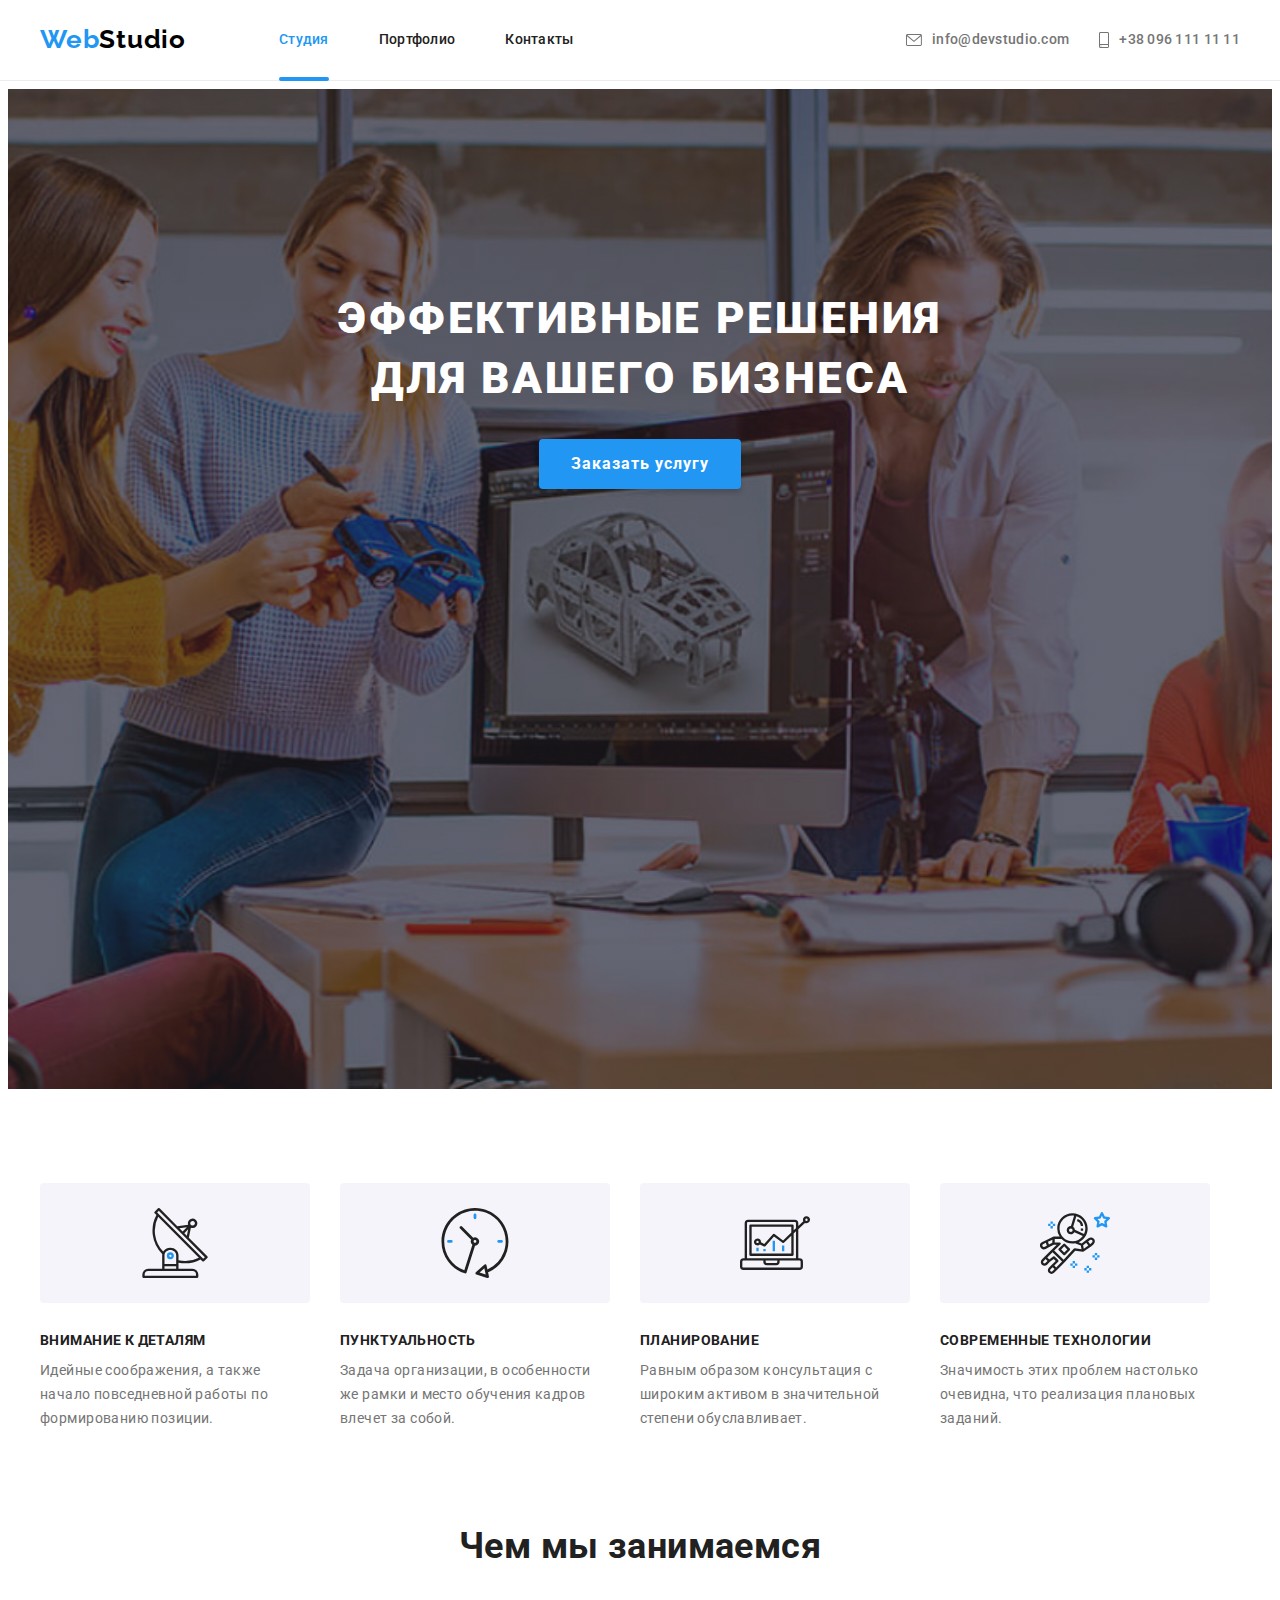
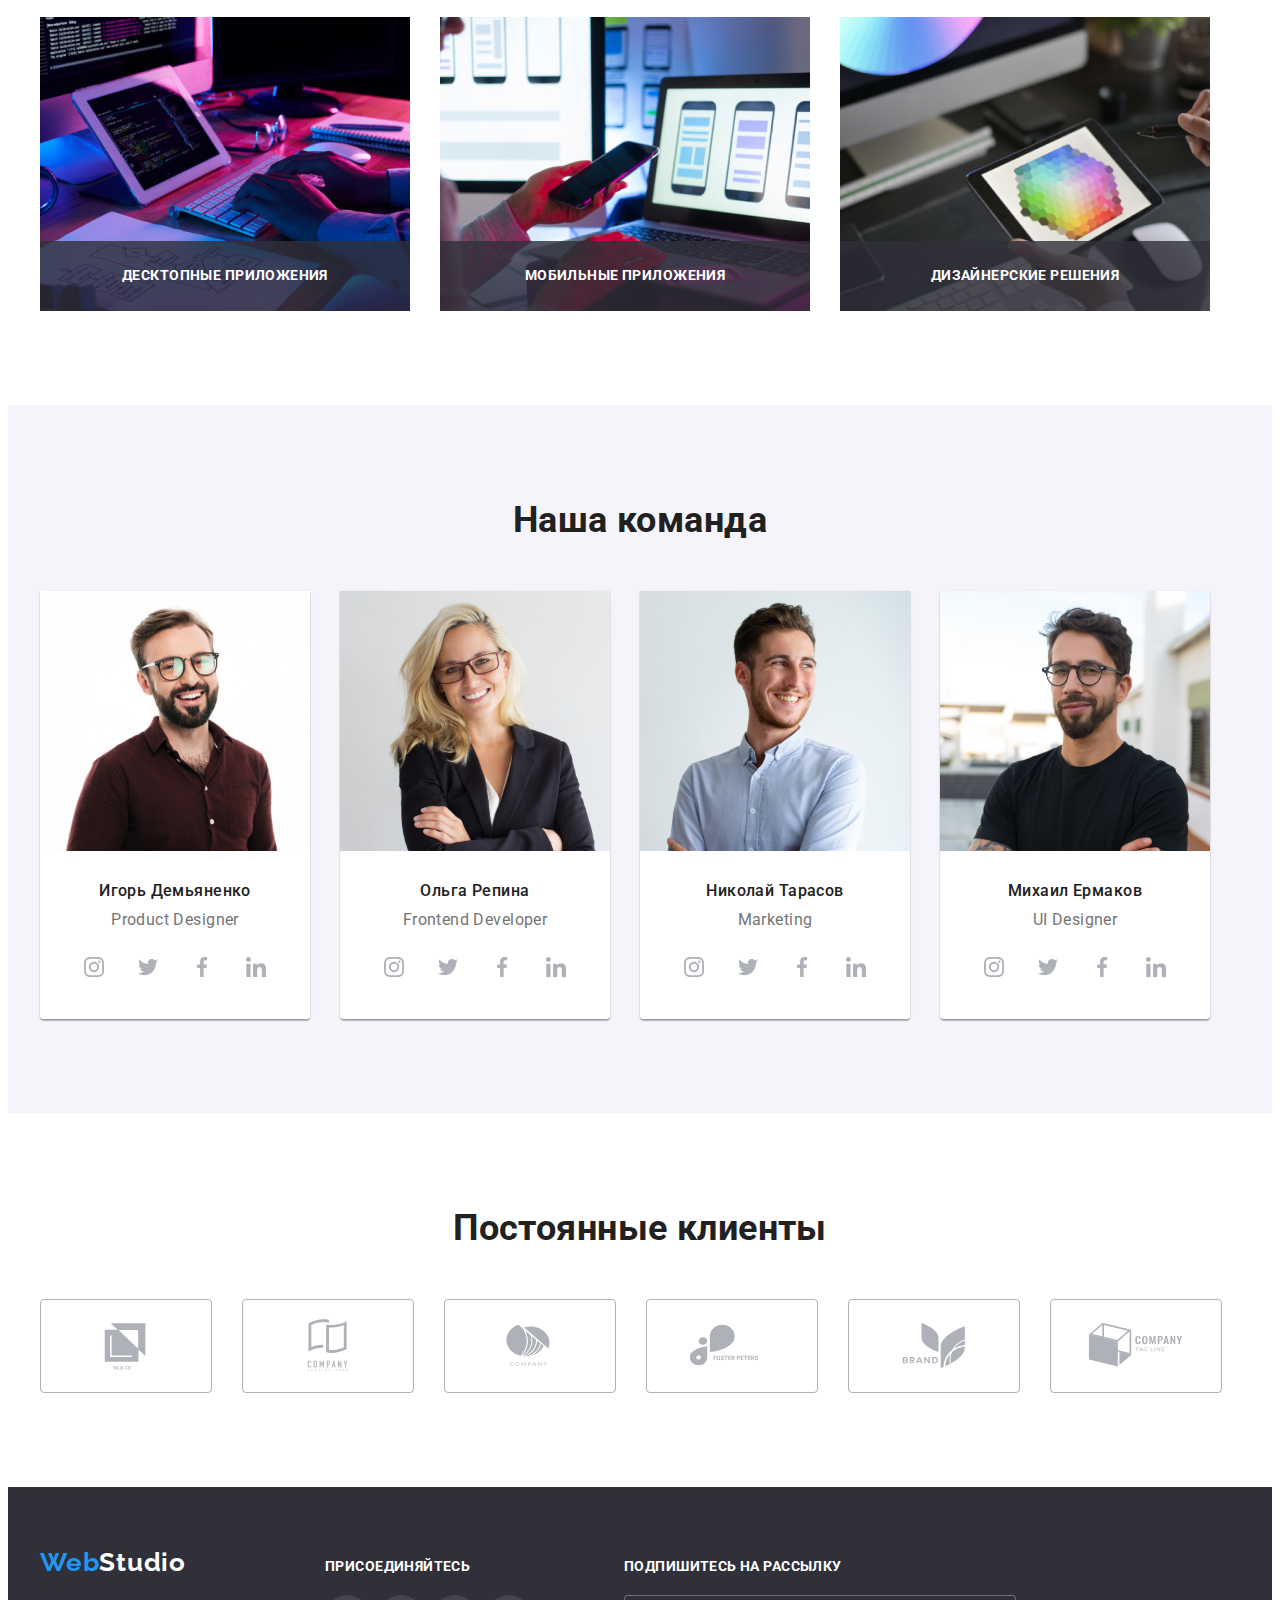
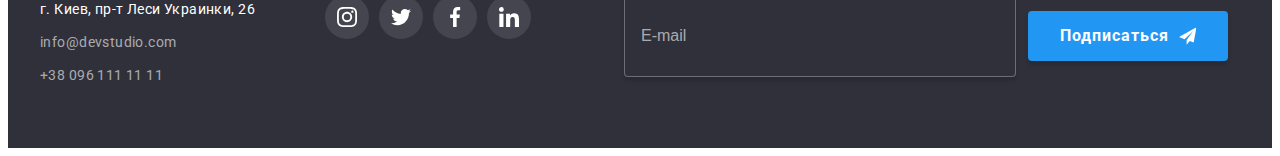
==== index.html @ 5af69121 "Initial commit" ====
<!DOCTYPE html>
<html lang="ru">
  <head>
    <meta charset="UTF-8" />
    <meta http-equiv="X-UA-Compatible" content="IE=edge" />
    <meta name="viewport" content="width=device-width, initial-scale=1.0" />
    <title>Студия</title>
    <link rel="preconnect" href="https://fonts.googleapis.com" />
    <link rel="preconnect" href="https://fonts.gstatic.com" crossorigin />
    <link
      href="https://fonts.googleapis.com/css2?family=Raleway:wght@700&family=Roboto:wght@400;500;700;900&display=swap"
      rel="stylesheet"/>
    <link
      rel="stylesheet"
      href="https://cdnjs.cloudflare.com/ajax/libs/modern-normalize/1.1.0/modern-normalize.min.css"
      integrity="sha512-wpPYUAdjBVSE4KJnH1VR1HeZfpl1ub8YT/NKx4PuQ5NmX2tKuGu6U/JRp5y+Y8XG2tV+wKQpNHVUX03MfMFn9Q=="
      crossorigin="anonymous"
      referrerpolicy="no-referrer"/>

    <link rel="stylesheet" href="./css/styles.css" />
  </head>
  <body>
    <!--Шапка страницы-->

    <header class="header">
      <div class="container main-nav flex">
        <nav class="navigation flex">
          <a href="./index.html" class="logo top">Web<span class="logo-header">Studio</span></a>
          <ul class="site-nav list flex">
            <li class="item"><a href="./index.html" class="navigation-link link header-current current">Студия</a></li>
            <li class="item"><a href="./portfolio.html" class="navigation-link link">Портфолио</a></li>
            <li class="item"><a href="" class="navigation-link link">Контакты</a></li>
          </ul>
        </nav>
          <ul class="auth-nav list flex">
            <li class="item">
              <a class="header-contacts flex" href="mailto:info@devstudio.com" aria-label="Почта">
                <svg class="header-icon" width="16" height="12">
                  <use href="./images/sprite.svg#envelope"></use>
                </svg>
                info@devstudio.com
              </a>
            </li>
            <li class="item">
              <a class="header-contacts flex" href="tel:+380961111111" aria-label="Телефон">
                <svg class="header-icon" width="10" height="16">
                  <use href="./images/sprite.svg#smartphone"></use>
                </svg>
                +38 096 111 11 11
              </a>
            </li>
          </ul> 
      </div>
    </header>
    <main>
      <!--Услуги-->

      <section class="section hero">
        <div class="container">
          <h1 class="hero-title title">
            Эффективные решения <br />
            для вашего бизнеса
          </h1>

          <button type="button" class="hero-button button" data-modal-open>Заказать услугу</button>
        </div>
        <div class="backdrop is-hidden" data-modal>
          <div class="modal">
            <button class="modal-button" type="button" data-modal-close aria-label="Закрыть окно">
              <svg class="close-icon" width="11" height="11">
                <use href="./images/sprite.svg#close"></use>
              </svg>
            </button>
            <div class="form">
              <b class="modal-title title">Оставьте свои данные, мы вам перезвоним</b>
              <form class="contact-form" name="contact-form-name" autocomplete="off">
                  <label class="form-field">
                     <span class="form-label"> Имя</span>
                     <span class="form-container">
                        <input class="form-input" type="text" name="name"/>
                        <svg class="modal-icon" width="18" height="18">
                          <use href="./images/sprite.svg#person-modal"></use>
                        </svg>
                     </span>
                  
                  </label>
                 
                  <label class="form-field"> 
                    <span class="form-label">Телефон</span>
                    <span class="form-container">
                      <input class="form-input" type="tel" name="tel"/>
                      <svg class="modal-icon" width="18" height="18">
                         <use href="./images/sprite.svg#phone-modal"></use>
                      </svg>
                    </span>
                 </label>
                                  
                  <label class="form-field">
                    <span class="form-label">Почта</span>
                    <span class="form-container">
                      <input class="form-input" type="email" name="mail"/>
                      <svg class="modal-icon" width="18" height="18">
                        <use href="./images/sprite.svg#email-modal"></use>
                      </svg>
                    </span>  
                  </label>
       
                  <label class="form-field">
                    <span class="form-label">Комментарий</span>
                    <textarea class="form-comment" name="comment" rows="5" placeholder="Введите текст"></textarea>
                  </label>
                   
                  
                  <label class="form-checkbox">
                    <input class="checkbox  visually-hidden" type="checkbox" name="policy">
                      <svg class="vector-icon" width="16" height="15">
                        <use href="./images/sprite.svg#vector-modal"></use>
                      </svg>
                    
                    <span class="checkbox-label"> Соглашаюсь с рассылкой и принимаю 
                      <a class="checkbox-link" href="" target="_blank" rel="noopener noreferrer"> Условия договора</a> 
                    </span>
                  </label>

                <button type="submit" class="form-button button">Отправить</button>

              </form>
            </div>
          </div>
        </div>
      </section>


      <!--Особенности компании-->

      <section class="section feature">
        <div class="container">
          <h2 class="section-title title visually-hidden">Особенности компании</h2>
          <ul class="feature-list list flex">
            <li class="item">
              <div class="feature-icon">
                <svg width="70" height="70">
                <use href="./images/sprite.svg#antenna"></use>
              </svg>
            </div>
              
              <h3 class="feature-title title">Внимание к деталям</h3>
              <p class="text">
                Идейные соображения, а также начало повседневной работы по формированию позиции.
              </p>
            </li>
            <li class="item">
              <div class="feature-icon">
                <svg width="70" height="70">
                  <use href="./images/sprite.svg#clock"></use>
                </svg>
              </div>
    
              <h3 class="feature-title title">Пунктуальность</h3>
              <p class="text">
                Задача организации, в особенности же рамки и место обучения кадров влечет за собой.
              </p>
            </li>
            <li class="item">
              <div class="feature-icon">
                <svg width="70" height="70">
                  <use href="./images/sprite.svg#diagram"></use>
                </svg>
              </div>
       
              <h3 class="feature-title title">Планирование</h3>
              <p class="text">
                Равным образом консультация с широким активом в значительной степени обуславливает.
              </p>
            </li>
            <li class="item">
              <div class="feature-icon">
                <svg width="70" height="70">
                  <use href="./images/sprite.svg#astronaut"></use>
                </svg>
              </div>
        
              <h3 class="feature-title title">Современные технологии</h3>
              <p class="text">
                Значимость этих проблем настолько очевидна, что реализация плановых заданий.
              </p>
            </li>
          </ul>
        </div>
      </section>

      <!--Чем мы занимаемся-->

      <section class="section work">
        <div class="container">
          <h2 class="work-title title">Чем мы занимаемся</h2>
          <ul class="work-list list flex">
            <li class="work-item item">
              <img src="images/work/box1.jpg" alt="Десктопные приложения" width="370" />
              <p class="work-text">Десктопные приложения</p>
            </li>
            <li class="work-item item">
              <img src="./images/work/box2.jpg" alt="Мобильные приложения" width="370" />
              <p class="work-text">Мобильные приложения</p>        
            </li>
            <li class="work-item item">
              <img src="./images/work/box3.jpg" alt="Дизайнерские решения" width="370" />
                <p class="work-text">Дизайнерские решения</p>
            </li>
          </ul>
        </div>
      </section>

      <!--Наша команда-->

      <section class="section team">
        <div class="container">
          <h2 class="team-title title">Наша команда</h2>
          <ul class="name-list list flex">
            <li class="item">
              <img src="./images/team/img1.jpg" alt="Игорь Демьяненко" width="270"/>
              <div class="team-container">
                <h3 class="name-title title">Игорь Демьяненко</h3>
                <p class="text">Product Designer</p>
                <ul class="team-list list">
                  <li class="team-item">
                    <a class="team-link link" href="" target="_blank" aria-label="Instagram-иконка">
                    <svg class="team-icon" width="20" height="20">
                     <use href="./images/sprite.svg#instagram">
                     </use>
                    </svg>
                    </a>
                  </li>
                  <li class="team-item">
                    <a class="team-link link" href="" target="_blank" aria-label="Twitter-иконка">
                      <svg class="team-icon" width="20" height="20">
                        <use href="./images/sprite.svg#twitter">
                        </use>
                      </svg>
                    </a>
                  </li>
                  <li class="team-item">
                    <a class="team-link link" href="" target="_blank" aria-label="Facebook-иконка">
                      <svg class="team-icon" width="20" height="20">
                        <use href="./images/sprite.svg#facebook">
                        </use>
                      </svg>
                    </a>                    
                  </li>
                  <li class="team-item">
                    <a class="team-link link" href="" target="_blank" aria-label="linkedin-иконка">
                      <svg class="team-icon" width="20" height="20">
                        <use href="./images/sprite.svg#linkedin">
                        </use>
                      </svg>
                    </a>                    
                  </li>
                </ul>
              </div>
            </li>
            <li class="item">
              <img src="./images/team/img2.jpg" alt="Ольга Репина" width="270"/>
              <div class="team-container">
                <h3 class="name-title title">Ольга Репина</h3>
                <p class="text">Frontend Developer</p>
                <ul class="team-list list">
                  <li class="team-item">
                    <a class="team-link link" href="" target="_blank" aria-label="Instagram-иконка">
                    <svg class="team-icon" width="20" height="20">
                     <use href="./images/sprite.svg#instagram">
                     </use>
                    </svg>
                    </a>
                  </li>
                  <li class="team-item">
                    <a class="team-link link" href="" target="_blank" aria-label="Twitter-иконка">
                      <svg class="team-icon" width="20" height="20">
                        <use href="./images/sprite.svg#twitter">
                        </use>
                      </svg>
                    </a>
                  </li>
                  <li class="team-item">
                    <a class="team-link link" href="" target="_blank" aria-label="Facebook-иконка">
                      <svg class="team-icon" width="20" height="20">
                        <use href="./images/sprite.svg#facebook">
                        </use>
                      </svg>
                    </a>                    
                  </li>
                  <li class="team-item">
                    <a class="team-link link" href="" target="_blank" aria-label="linkedin-иконка">
                      <svg class="team-icon" width="20" height="20">
                        <use href="./images/sprite.svg#linkedin">
                        </use>
                      </svg>
                    </a>                    
                  </li>
                </ul>
              </div>
            </li>
            <li class="item">
              <img src="./images/team/img3.jpg" alt="Николай Тарасов" width="270"/>
              <div class="team-container">
                <h3 class="name-title title">Николай Тарасов</h3>
                <p class="text">Marketing</p>
                <ul class="team-list list">
                  <li class="team-item">
                    <a class="team-link link" href="" target="_blank" aria-label="Instagram-иконка">
                    <svg class="team-icon" width="20" height="20">
                     <use href="./images/sprite.svg#instagram">
                     </use>
                    </svg>
                    </a>
                  </li>
                  <li class="team-item">
                    <a class="team-link link" href="" target="_blank" aria-label="Twitter-иконка">
                      <svg class="team-icon" width="20" height="20">
                        <use href="./images/sprite.svg#twitter">
                        </use>
                      </svg>
                    </a>
                  </li>
                  <li class="team-item">
                    <a class="team-link link" href="" target="_blank" aria-label="Facebook-иконка">
                      <svg class="team-icon" width="20" height="20">
                        <use href="./images/sprite.svg#facebook">
                        </use>
                      </svg>
                    </a>                    
                  </li>
                  <li class="team-item">
                    <a class="team-link link" href="" target="_blank" aria-label="linkedin-иконка">
                      <svg class="team-icon" width="20" height="20">
                        <use href="./images/sprite.svg#linkedin">
                        </use>
                      </svg>
                    </a>                    
                  </li>
                </ul>
              </div>
            </li>
            <li class="item">
              <img src="./images/team/img4.jpg" alt="Михаил Ермаков" width="270"/>
              <div class="team-container">
                <h3 class="name-title title">Михаил Ермаков</h3>
                <p class="text">UI Designer</p>
                <ul class="team-list list">
                  <li class="team-item">
                    <a class="team-link link" href="" target="_blank" aria-label="Instagram-иконка">
                    <svg class="team-icon" width="20" height="20">
                     <use href="./images/sprite.svg#instagram">
                     </use>
                    </svg>
                    </a>
                  </li>
                  <li class="team-item">
                    <a class="team-link link" href="" target="_blank" aria-label="Twitter-иконка">
                      <svg class="team-icon" width="20" height="20">
                        <use href="./images/sprite.svg#twitter">
                        </use>
                      </svg>
                    </a>
                  </li>
                  <li class="team-item">
                    <a class="team-link link" href="" target="_blank" aria-label="Facebook-иконка">
                      <svg class="team-icon" width="20" height="20">
                        <use href="./images/sprite.svg#facebook">
                        </use>
                      </svg>
                    </a>                    
                  </li>
                  <li class="team-item">
                    <a class="team-link link" href="" target="_blank" aria-label="linkedin-иконка">
                      <svg class="team-icon" width="20" height="20">
                        <use href="./images/sprite.svg#linkedin">
                        </use>
                      </svg>
                    </a>                    
                  </li>
                </ul>
              </div>
            </li>
          </ul>
        </div>
      </section>

      <!-- Постоянные клиенты -->
      <section class="section client">
      <div class="container">
        <h2 class="client-title title">Постоянные клиенты</h2>
          <ul class="client-list flex">
            <li class="client-item">
              <a href="" class="client-link link flex" target="_blank" aria-label="Client 1">
                <svg class="client-icon" width="106" height="60">
                  <use href="./images/sprite.svg#logo1"></use>
                </svg>
              </a>
            </li>
            <li class="client-item">
              <a href="" class="client-link link flex" target="_blank" aria-label="Client 2">
                <svg class="client-icon" width="106" height="60">
                  <use href="./images/sprite.svg#logo2"></use>
                </svg>
              </a>
            </li>
            <li class="client-item">
              <a href="" class="client-link link flex" target="_blank" aria-label="Client 3">
                <svg class="client-icon" width="106" height="60">
                  <use href="./images/sprite.svg#logo3"></use>
                </svg>
              </a>
            </li>
            <li class="client-item">
              <a href="" class="client-link link flex" target="_blank" aria-label="Client 4">
                <svg class="client-icon" width="106" height="60">
                  <use href="./images/sprite.svg#logo4"></use>
                </svg>
              </a>
            </li>
            <li class="client-item">
              <a href="" class="client-link" target="_blank" aria-label="Client 5">
                <svg class="client-icon" width="106" height="60">
                  <use href="./images/sprite.svg#logo5"></use>
                </svg>
              </a>
            </li>
            <li class="client-item">
              <a href="" class="client-link" target="_blank" aria-label="Client 6">
                <svg class="client-icon" width="106" height="60">
                  <use href="./images/sprite.svg#logo6"></use>
                </svg>
              </a>
            </li>
          </ul>
       
      </div>
      </section>

    </main>

    <!--Подвал-->

    <footer class="footer">
      <div class="container container-footer flex">
        <div class="footer-contacts">
          <a href="./index.html" class="logo bottom">Web<span class="logo-footer">Studio</span> </a>
          <address class="address">
            <ul class="address-list list">
              <li class="item">
                <a
                  href="https://goo.gl/maps/zAYHQi1dGuUCyUKf9"
                  target="_blank"
                  rel="noreferrer noopener"
                  class="link"
                >
                  г. Киев, пр-т Леси Украинки, 26
                </a>
              </li>
              <li class="item">
                <a href="mailto:info@devstudio.com" class="list">info@devstudio.com</a>
              </li>
              <li class="item">
                <a href="tel:+380961111111" class="list">+38 096 111 11 11</a></li>
            </ul>
          </address>
        </div>
        <div class="footer socials">
          <p class="socials-title title">Присоединяйтесь</p>
          <ul class="socials-list list flex">
            <li class="socials-item">
              <a href="" class="socials-link flex" aria-label="Instagram-иконка">
                <svg class="socials-icon" width="20" height="20">
                  <use href="./images/sprite.svg#instagram"></use>
                </svg>
              </a>
            </li>
            <li class="socials-item">
              <a href="" class="socials-link flex" aria-label="Twitter-иконка">
                <svg class="socials-icon" width="20" height="20">
                  <use href="./images/sprite.svg#twitter"></use>
                </svg>
              </a>
            </li>
            <li class="socials-item">
              <a href="" class="socials-link flex" aria-label="Facebook-иконка">
                <svg class="socials-icon" width="20" height="20">
                  <use href="./images/sprite.svg#facebook"></use>
                </svg>
              </a>
            </li>
            <li class="socials-item">
              <a href="" class="socials-link flex" aria-label="linkedin-иконка">
                <svg class="socials-icon" width="20" height="20">
                  <use href="./images/sprite.svg#linkedin"></use>
                </svg>
              </a>
            </li>
          </ul>
        </div>
        <div class="footer-container">
          <p class="footer-form-title title">Подпишитесь на рассылку</p>
          <form class="footer-form" >
            <label class="footer-label"></label>
            <input type="email" class="footer-input" name="footer-email" placeholder="E-mail">
            <button class="footer-button" type="submit">
              Подписаться
              <svg class="footer-form-icon" width="24" height="24">
                <use href="./images/sprite.svg#send"></use>
              </svg>
            </button>
          </form>
        </div>
     
      </div>
    </footer>
    <script>
      const { height: HeaderHeight } = document
        .querySelector(".header")
        .getBoundingClientRect();

      document.body.style.paddingTop = `${HeaderHeight}px`;
    </script>
    <script src="./js/modal.js"></script>
  </body>
</html>
---- css/styles.css ----
:root{
    /* Шрифты*/

    --font-family-logo: Raleway, sans-serif;
    --font-family-text: Roboto, sans-serif;

    /* Цвет текста */

    --primary-text-color: #212121;
    --title-text-color: #757575;
    --accent-color: #2196F3;
    --accent-white-color:  #FFFFFF;
    --footer-contacts-color: rgba(255, 255, 255, 0.6);
    --logo-text: #000000;

    /* Цвет фона */

    --primary-bgr-color:#2F303A;
    --secondary-bgr-color:#F5F4FA;
    --other-bgr-color: #E5E5E5; 
    --bgr-color-projects: #EEEEEE; 
    --color-button-hover: #188CE8;
    --line-color:#ECECEC;

    /* Карточки */
    --card-set-gap: 30px;

    /* Border */
    --border-icon:#AFB1B8;
    --border-modal: 1px solid rgba(33, 33, 33, 0.2);

    /* Иконки */
    --fill-icon: #AFB1B8;
    --fill-hover-color: #FFFFFF;
    --fill-bgr-hover:#2196F3;

    /* Анимация */
    --transition-duration: 250ms;
    --transition-timing-function: cubic-bezier(0.4, 0, 0.2, 1);

}

.container{
    width: 1200px;
    margin: 0 auto;
    padding: 0px 15px; 

}

body { color: var(--title-text-color);
    background-color:var(--accent-white-color);
    font-family: var(--font-family-text);
    letter-spacing: 0.03em;
    font-weight: 400;
    font-size: 14px;
    line-height: 1.14;

}

.list, .title, .text{
    list-style: none;
    margin: 0;
    padding: 0;
}
.section{
    padding-top: 94px;
    padding-bottom: 94px;
}
img{
    display: block;
    max-width: 100%;
    height: auto;
}
.logo, .link, .list{
    text-decoration: none;
}
/* Header */
.header{
    position: fixed;
    width: 100vw;
    top:0;
    left: 0;
    z-index: 5;

    background-color:var(--accent-white-color);
    border-bottom: 1px solid var(--line-color);
}


/* Логотип */


.logo{
    color:var(--accent-color) ;
    
    font-family: var(--font-family-logo);
    font-weight: 700;
    font-size: 26px;
    line-height: 1.19;
    letter-spacing: 0.03em;
}

.top{
    padding-top: 24px;
    padding-bottom: 25px;
    margin-right: 93px;

}

.logo-header{ color:var(--logo-text) ;}
.logo-footer{color:var(--accent-white-color) ; }

/* скрыть текст */

.visually-hidden {
    position: absolute;
    white-space: nowrap;
    width: 1px;
    height: 1px;
    overflow: hidden;
    border: 0;
    padding: 0;
    clip: rect(0 0 0 0);
    clip-path: inset(50%);
    margin: -1px;
  }

/* Навигация*/
.navigation{
    align-items: center;
}

.flex{
    display: flex;
}

.site-nav .item:not(:last-child){
    margin-right: 50px;

}

.navigation-link{
    position: relative;
    display: block;
    padding: 32px 0;

    color:var(--primary-text-color);
    font-weight: 500;
    letter-spacing: 0.02em;
    cursor: pointer;

    transition: color var(--transition-duration) var(--transition-timing-function);
}
.navigation-link:hover,
.navigation-link:focus {
    color:var(--accent-color);
}
.navigation-link.current{ 
    color: var(--accent-color);

}
/* Нижнє підчеркування */

.header-current::after{
    position: absolute;
    bottom: -1px;
    left: 0;


    content:'';
    display: block;
    width: 100%;
    height: 4px;
    background-color: var(--accent-color);
    border-radius: 2px;
}
/* Контакты*/

.auth-nav{
    margin-left: auto;
}

.auth-nav .item:not(:last-child){
    margin-right: 30px;
}


.header-contacts{
    padding: 32px 0;
    align-items: center;

    color: var(--title-text-color);
    text-decoration: none;
    font-weight: 500;
    letter-spacing: 0.02em;

    transition: color var(--transition-duration) var(--transition-timing-function);
}
.header-contacts:hover, 
.header-contacts:focus{
color: var(--accent-color);
}


.header-icon{
    fill: currentColor;
    margin-right: 10px;
    align-items: center;
    
}

/*Герой*/

.hero{
    max-width: 1600px;
    height: 600px;
    margin-left: auto;
    margin-right: auto;
    background-image:linear-gradient( rgba(47, 48, 58, 0.4), rgba(47, 48, 58, 0.4)), url(../images/hero/hero.jpg);
    background-repeat: no-repeat;
    background-position: center;
    background-size: cover;

    background-color: var(--primary-bgr-color);
    text-align: center;
    padding: 200px 0;
    
    

}
.hero-title{ 
    color: var(--accent-white-color);
    margin:0 auto 30px;
    width: 696px;

    font-weight: 900;
    font-size: 44px;
    line-height: 1.36;
    letter-spacing: 0.06em;
    text-transform: uppercase;
}
/* button */

.hero-button {
    min-width: 200px;
    display: inline-block;
    border-radius: 4px;
    padding: 10px 32px;
    border: none;
    box-shadow: 0px 4px 4px rgba(0, 0, 0, 0.15);

    color: var(--accent-white-color);
    background-color: var(--accent-color);
    cursor: pointer;
    font-family: var(--font-family-text);
    font-weight: 700;
    font-size: 16px;
    line-height: 1.88;
    align-items: center;
    letter-spacing: 0.06em;

    transition: background-color var(--transition-duration) var(--transition-timing-function);

}

.hero-button:hover,
.hero-button:focus { 
    background-color: var(--color-button-hover);
}

/* Модальное окно */

.backdrop{
    position: fixed;
    top: 0;
    left: 0;
    width: 100%;
    height: 100%;
    z-index: 7;

    background-color: rgba(0, 0, 0, 0.2);
    opacity: 1;

    transition: opacity var(--transition-duration) var(--transition-timing-function),
    visibility var(--transition-duration) var(--transition-timing-function);
   
}
.backdrop.is-hidden {
    opacity: 0;
    pointer-events: none;
    visibility: hidden;
}
.backdrop.is-hidden .modal{
    transform: translate(-50%, -50%) scale(0.5);
    opacity: 0;
}


.modal{
    position: absolute;
    top: 50%;
    left: 50%;
  
    width: 528px;
    height: 581px;

    background-color: var(--accent-white-color);
    border-radius: 4px;
    opacity: 1;

    transform: translate(-50%, -50%) scale(1.0);
    transition: transform var(--transition-duration) var(--transition-timing-function),
    opacity var(--transition-duration) var(--transition-timing-function);
    
}
.modal-button{
    position: absolute;
    top: 8px;
    right: 8px;

    display: flex;
    align-items: center;
    justify-content: center;
    padding: 0;

    width: 30px;
    height: 30px;

    border: 1px solid rgba(0, 0, 0, 0.1);
    border-radius: 50%;
    background-color: var(--accent-white-color);
    cursor: pointer;
    transition: color var(--transition-duration) var(--transition-timing-function);
    
}
.modal-button:hover,
.modal-button:focus{
    color: var(--accent-color);
    
}

.close-icon{
    fill: currentColor;
}

/* Формы */

.form{
   
    padding: 40px;

}

.modal-title{
    display: flex;
    justify-content: center;

    font-weight: 700;
    font-size: 20px;
    line-height: 1.15;
    text-align: center;
    color: var(--primary-text-color);

    margin-bottom: 12px;


}


.contact-form{
    display: flex;
    flex-direction: column;
    
}

.form-field{
    display: block;
    flex-direction: column;
    margin-bottom: 10px;

    transition: border-color var(--transition-duration) var(--transition-timing-function);
}


.form-label{
    display: block;
    text-align: left;
    font-weight: 400;
    font-size: 12px;
    line-height: 1.17;
    letter-spacing: 0.01em;
    margin-bottom: 5px;
}

.form-container{
    position: relative;
    display: block;
    /* display: flex; */
}

.form-input{
    display: block;
    width: 100%;
    height: 40px;
    padding: 12px 12px 12px 42px;

    color: var(--primary-text-color);
    border: var(--border-modal);
    border-radius: 4px;
    cursor: pointer;
    outline: transparent;
    transition: border-color var(--transition-duration) var(--transition-timing-function);
}


.form-field:hover .form-input,
.form-field:focus-within .form-input,
.form-comment:hover,
.form-comment:focus-within {
    border-color: var(--accent-color);   
}

.form-field:hover .modal-icon,
.form-field:focus-within .modal-icon{
    fill: var(--accent-color);
}


.modal-icon{
    position: absolute;
    top: 50%;
    left: 15px;
    cursor: pointer;
    transform: translateY(-50%);

    color: var(--primary-text-color);
    fill: currentColor;
    transition: fill var(--transition-duration) var(--transition-timing-function);
}


.form-comment{
    width: 100%;
    height: 120px;
    padding: 12px 16px;
    resize: none;
    border: var(--border-modal);
    border-radius: 4px;
    cursor: pointer;
    outline: transparent;
    transition: border var(--transition-duration) var(--transition-timing-function);
    
}
.form-comment::placeholder{
    color:rgba(117, 117, 117, 0.5);
}

/* Checkbox */

.form-checkbox{
    position: relative;
    display: flex;
    align-items: center;
    justify-content: center;
    cursor: pointer;
  
    margin-bottom: 30px;
}
.checkbox{
    position: absolute;
}

.vector-icon{
    display: inline-block;
    fill: var(--fill-hover-color);
    margin-right: 8px;

    border: 2px solid var(--primary-bgr-color);
    border-radius: 4px;
    transition: fill var(--transition-duration) var(--transition-timing-function),
    border-color var(--transition-duration) var(--transition-timing-function);
     
}
.checkbox:checked + .vector-icon{
    border-color: var(--fill-bgr-hover);
    background-color: var(--fill-bgr-hover);
    fill: var(--fill-hover-color);
    background-size: contain;
    background-origin:border-box;
}
.checkbox:hover ~ .vector-icon,
.checkbox:focus ~ .vector-icon{
    border-color: var(--fill-bgr-hover);
}

.checkbox-label{
    display: flex;
    align-items: center;
    justify-content: center;
    line-height: 1.71;
    color: var(--title-text-color);
    user-select: none;
}

.checkbox-link{
    color: var(--accent-color);
    text-decoration: underline;
}

/* Form-button */

.form-button{
display: inline-block;
width: 200px;
height: 50px;
align-items: center;
justify-content: center;
text-align: center;
border: none;
border-radius: 4px;
box-shadow: 0px 4px 4px rgba(0, 0, 0, 0.15);
padding: 10px 32px;
margin: auto;
cursor:pointer;

color: var(--accent-white-color);
background-color: var(--accent-color);

font-family: var(--font-family-text);
font-weight: 700;
font-size: 16px;
line-height: 1.88;
letter-spacing: 0.06em;

transition: background-color var(--transition-duration) var(--transition-timing-function);


}


.form-button:hover,
.form-button:focus { 
    background-color: var(--color-button-hover);
}



/* Особенности компании */

.section-title{
    color: var(--primary-text-color);
}
.feature-list .feature-title{
    color: var(--primary-text-color);
    font-weight: 700;
    font-size: 14px;
    text-transform: uppercase;
}

.feature-title{
    margin-bottom: 10px;
}


.feature-list .item:not(:last-child){
    margin-right: 30px;
}

.feature-list .text{
    color: var(--title-text-color);
    line-height: 1.71;

    width: 270px;
}
.feature-icon{
    display: flex;
    padding: 25px 100px;
    border-radius: 4px;
    margin-bottom: 30px;

    background-color: var(--secondary-bgr-color); 
    align-items: center;
    justify-content: center;
}

/* Чем мы занимаемся*/

.work {
    padding-top: 0;
}
.work-list{
    list-style: none;
}
.work-item{
    position: relative;
}
.work-item:not(:last-child){
    margin-right: 30px;
}

.work-title, .team-title { 
    margin-bottom: 50px;
    
    color: var(--primary-text-color);
    font-weight: 700;
    font-size: 36px;
    line-height: 1.17;
    text-align: center;
    }
.work-text{
    position: absolute;
    display: flex;
    font-weight: 700;

    width: 100%;
    height: 70px;
    margin: 0;
    bottom: 0;
    left: 0;

    align-items: center;
    justify-content: center;
    text-transform: uppercase;
    color: var(--accent-white-color);
    background-color: rgba(47, 48, 58, 0.8);
}


/* Наша команда */

.name-list{ 
    list-style: none;
}

.team { background-color: var(--secondary-bgr-color);}
.team-title{
    margin-bottom: 50px;
}

.name-title{ 
    margin-bottom: 10px;
}

.team-container{
    padding: 30px 0;
    text-align: center;
    border-radius: 0px 0px 4px 4px;
    background-color: var(--accent-white-color);
}

.name-list .item{
    box-shadow: 0px 1px 3px rgba(0, 0, 0, 0.12), 
    0px 1px 1px rgba(0, 0, 0, 0.14), 
    0px 2px 1px rgba(0, 0, 0, 0.2);
    border-radius: 0px 0px 4px 4px;
}

.name-list .item:not(:last-child){
    margin-right: 30px;
}

.name-list .name-title{ color: var(--primary-text-color);
    font-weight: 500;
    font-size: 16px;
    line-height: 1.19;
    }

.name-list .text{ color: var(--title-text-color);
    font-size: 16px;
    line-height: 1.19;

    margin-bottom: 16px;
}

/* Иконки */
.team-list{
    display: flex;
    justify-content: center;
    align-items: center;
}

.team-item:not(:last-child){
    margin-right: 10px;
}

.team-link{
  
    display: flex;
    align-items: center;
    justify-content: center;

    color: var(--fill-icon) ;
    
    width: 44px;
    height: 44px;
    border-radius: 50%;

    transition: color var(--transition-duration) var(--transition-timing-function),
    background-color var(--transition-duration) var(--transition-timing-function);
}
.team-link:hover, 
.team-link:focus{
    background-color: var(--fill-bgr-hover);
    color:var(--fill-hover-color);
}

.team-icon{
    fill: currentColor;
    transition: fill var(--transition-duration) var(--transition-timing-function);
}

    /* Постоянные клиенты */

.client-title{
    text-align: center;
    color: var(--primary-text-color);
    font-weight: 700;
    font-size: 36px;
    line-height: 1.17;

    margin-bottom: 50px;
}
.client-list{
    list-style: none;
    padding: 0;
    margin: 0;
}


.client-item:not(:last-child){
    margin-right: 30px;
}

.client-link{
    display: flex;
    color: var(--fill-icon);
    
    border: 1px solid var(--border-icon);
    border-radius: 4px;
    width: 170px;
    height: 92px;
    cursor: pointer;
    
    align-items: center;
    justify-content: center;
    transition: color var(--transition-duration) var(--transition-timing-function),
    border var(--transition-duration) var(--transition-timing-function);
   
}
.client-link:hover,
.client-link:focus{
    color:var(--fill-bgr-hover);
    border: 1px solid var(--fill-bgr-hover);
}

.client-icon{
    align-items: center;
    justify-content: center;
    fill: currentColor;
    transition: fill var(--transition-duration) var(--transition-timing-function);
}


    /* Футер */

.footer{
    padding: 60px 0;

    background-color: var(--primary-bgr-color);
}
.container-footer{
    align-items: baseline;
}
.footer-contacts{
    margin-right: 70px;
}
.address{
    margin-top: 20px;
}


.address-list .item:not(:last-child){
    margin-bottom: 9px;
}

.address-list{ 
   
    font-style: normal;
    list-style: none;
    line-height: 1.71;
}
.address-list .link{
    color: var(--accent-white-color);

    transition: color var(--transition-duration) var(--transition-timing-function);
   
}
.address-list .list{ color: var(--footer-contacts-color);
    text-decoration: none;
    
    transition: color var(--transition-duration) var(--transition-timing-function);
}

.address-list .link:hover,
.address-list .link:focus{ color: var(--accent-color);}


.address-list .list:hover,
.address-list .list:focus{ color: var(--accent-color);}

/* Socials-icon */
/* .footer-socials{
    margin-right: 93px;
} */

.socials{
    padding: 0;
    margin-right: 93px;
}


.socials-title{
    font-weight: 700; 
    color: var(--accent-white-color);
    text-transform: uppercase;

    margin-bottom: 20px;
}

.socials-item:not(:last-child){
    margin-right: 10px;
    
}
.socials-link{

    width: 44px;
    height: 44px;
    border-radius: 50%;
    background-color: rgba(255, 255, 255, 0.1);

    align-items: center;
    justify-content: center;

    transition: background-color var(--transition-duration) var(--transition-timing-function);
}
.socials-link:hover,
.socials-link:focus{
    background-color:var(--fill-bgr-hover);
}

.socials-icon{
    fill: var(--fill-hover-color);
}

/* Footer form */

.footer-form-title{
    display: block;
    font-weight: 700; 
    line-height: 1.14;
    color: var(--accent-white-color);
    text-transform: uppercase;
    margin-bottom: 20px;
   
}
.footer-form{
    display: flex;
    align-items: center;
    /* margin: 0;
    padding: 0; */
}

.footer-input{
    width: 358px;
    height: 50px;
    margin-right: 12px;
    padding: 15px 16px;

    font-size: 16px;
    line-height: 1.25;
    
    color: var(--accent-white-color);
    background-color: var(--primary-bgr-color);
    cursor: pointer;
    outline: transparent;


    border: 1px solid rgba(255, 255, 255, 0.3);
    box-shadow: 0px 4px 4px rgba(0, 0, 0, 0.15);
    border-radius: 4px;
    transition: border var(--transition-duration) var(--transition-timing-function);
}
.footer-input:hover,
.footer-input:focus{
    border-color: var(--color-button-hover);
}

.footer-input::placeholder{
        color: rgba(255, 255, 255, 0.6);
}


.footer-button{
    display: flex;
    align-items: center;
    justify-content: center;
    width: 200px;
    height: 50px;
    
    border-radius: 4px;
    padding: 10px 32px;
    border: none;
    box-shadow: 0px 4px 4px rgba(0, 0, 0, 0.15);

    color: var(--accent-white-color);
    background-color: var(--accent-color);
    cursor: pointer;
    font-family: var(--font-family-text);
    font-weight: 700;
    font-size: 16px;
    line-height: 1.88;
    align-items: center;
    letter-spacing: 0.06em;

    transition: background-color var(--transition-duration) var(--transition-timing-function);

}

.footer-button:hover,
.footer-button:focus { 
    background-color: var(--color-button-hover);
}
.footer-form-icon{
    margin-left: 10px;
    fill: currentColor;
}

/* Portfolio */

.portfolio-section {
    margin-bottom: 50px;
    justify-content: center;
}

.portfolio-section .item:not(:last-child){
    margin-right: 8px;
}

.portfolio-section .button{ color: var(--primary-text-color);
    border-radius: 4px;
    padding: 6px 22px;
    border: none;
    cursor: pointer;
    letter-spacing: 0.03em;
    
    background-color: var(--secondary-bgr-color);
    font-weight: 500;
    font-size: 16px;
    line-height: 1.62;

    transition: color var(--transition-duration) var(--transition-timing-function),
    background-color var(--transition-duration) var(--transition-timing-function),
    box-shadow var(--transition-duration) var(--transition-timing-function);
}

.portfolio-section .button:hover, 
.portfolio-section .button:focus { color: var(--accent-white-color);
    background-color: var(--accent-color);
    box-shadow: 0px 3px 1px rgba(0, 0, 0, 0.1), 0px 1px 2px rgba(0, 0, 0, 0.08), 0px 2px 2px rgba(0, 0, 0, 0.12);}

.portfolio-section .button.current {  color: var(--accent-white-color);
    background-color: var(--accent-color);}

.projects-title {
    flex-wrap: wrap;
   
}

.project-list{
    flex-basis: calc((100% - 60px) /3);
    margin-right: 30px;
    margin-bottom: 30px;

    background-color: var(--accent-white-color);
}

.project-list:nth-child(3n){
    margin-right: 0;
}

.project-list:nth-last-child(-n + 3){
    margin-bottom: 0;
}

.project-list .project-link {
    text-decoration: none;
}

.project-list .title { color: var(--primary-text-color);
    font-weight: 700;
    font-size: 18px;
    line-height: 2;
    letter-spacing: 0.06em;
}

.project-list .text { color: var(--title-text-color);
    font-size: 16px;
    line-height: 1.88;
}



.project-link{
    display: block;

    transition: box-shadow var(--transition-duration) var(--transition-timing-function);
    
}

.project-link:hover,
.project-link:focus{
    box-shadow: 0px 1px 1px rgba(0, 0, 0, 0.12), 0px 4px 4px rgba(0, 0, 0, 0.06), 1px 4px 6px rgba(0, 0, 0, 0.16);
}

.project-link:hover .card-overlay,
.project-link:focus .card-overlay{
    transform: translateY(0);
}
/* Card-thumb*/

.card-thumb{
    position: relative;
    overflow: hidden;

}


.card-overlay{
    position: absolute;
    top: 0;
    left: 0;

    width: 100%;
    height: 100%;
    padding: 63px 24px;


    display: flex;
    align-items: center;
    justify-content: center;

    color: var(--accent-white-color);
    background-color: rgba(33, 150, 243, 0.9);

    transform: translateY(100%);
    transition: transform var(--transition-duration) var(--transition-timing-function);

}

.text-card{
    margin: 0;

    font-size: 18px;
    line-height: 1.55;
    
}

.project-card{
    padding: 20px 24px;
    border-right: 1px solid var(--bgr-color-projects);
    border-bottom: 1px solid var(--bgr-color-projects);
    border-left: 1px solid var(--bgr-color-projects);
}

.project-card .title{
    margin-bottom: 4px;
}
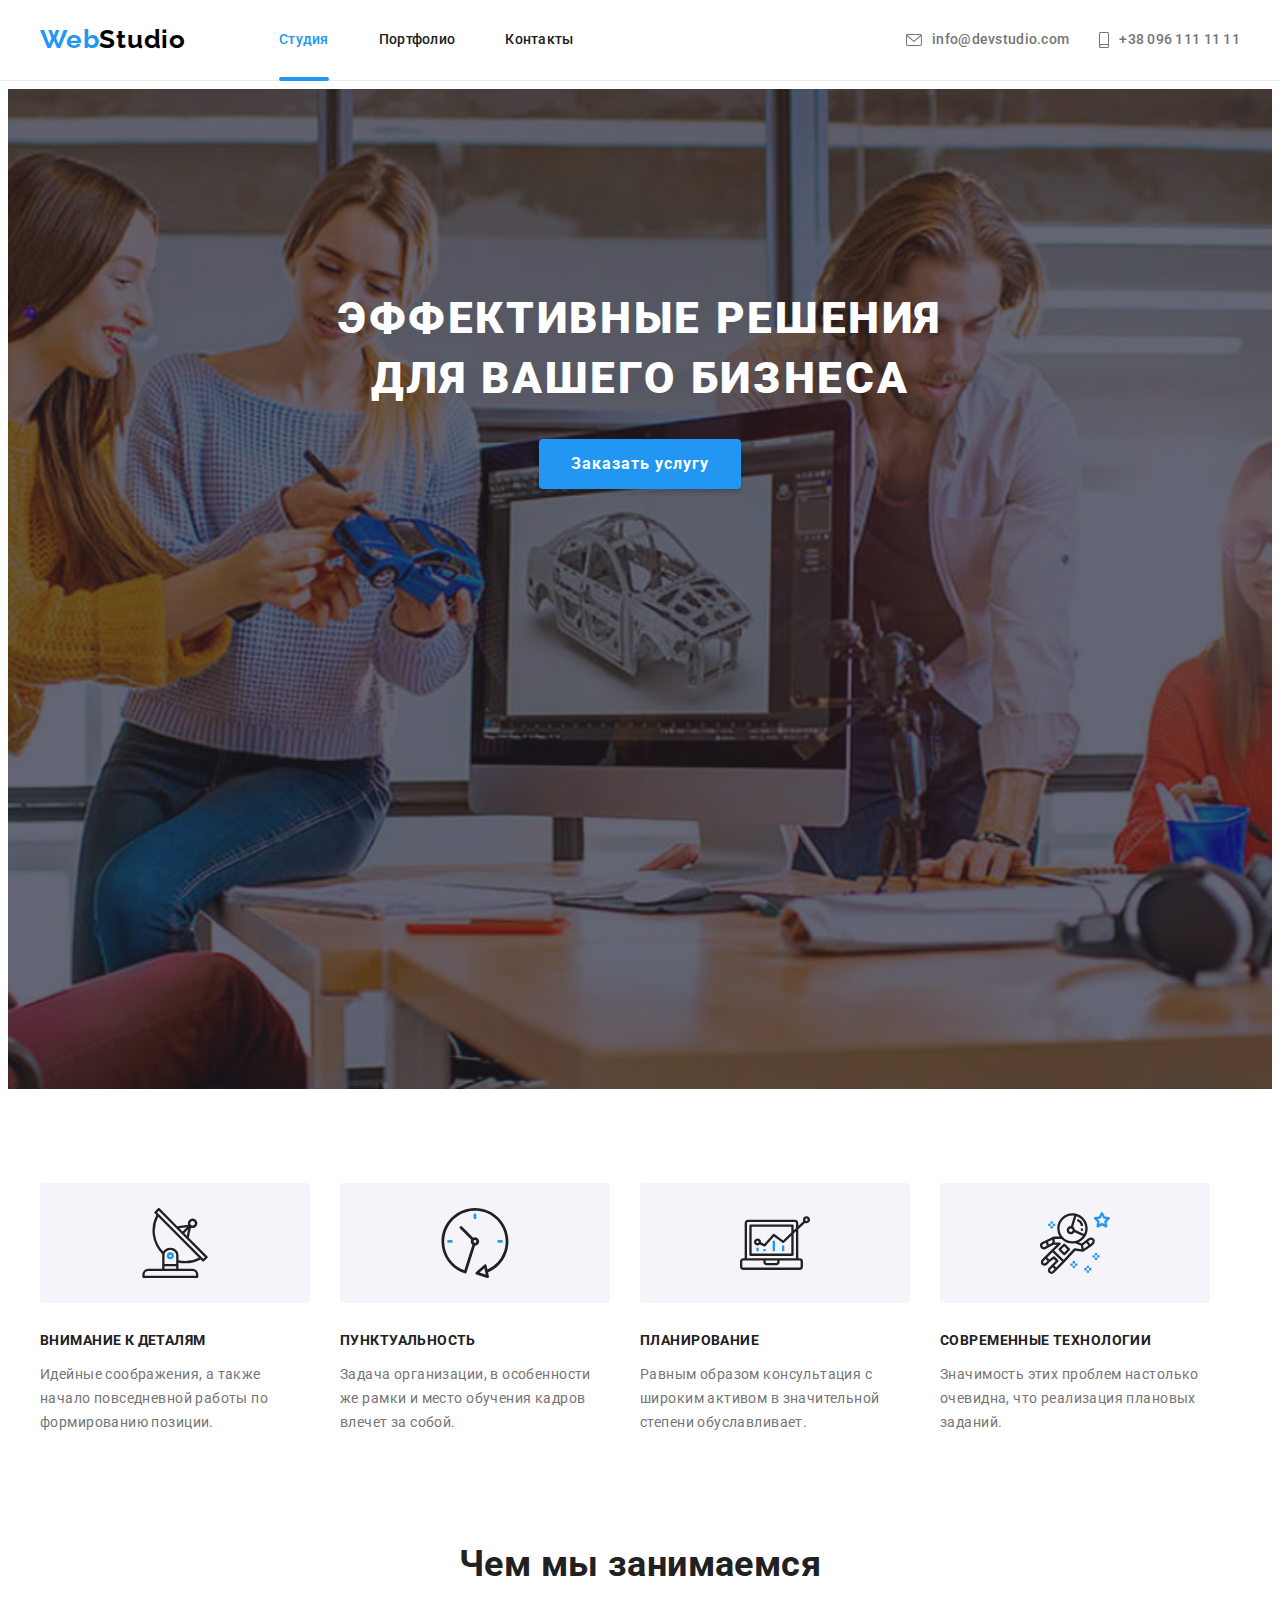
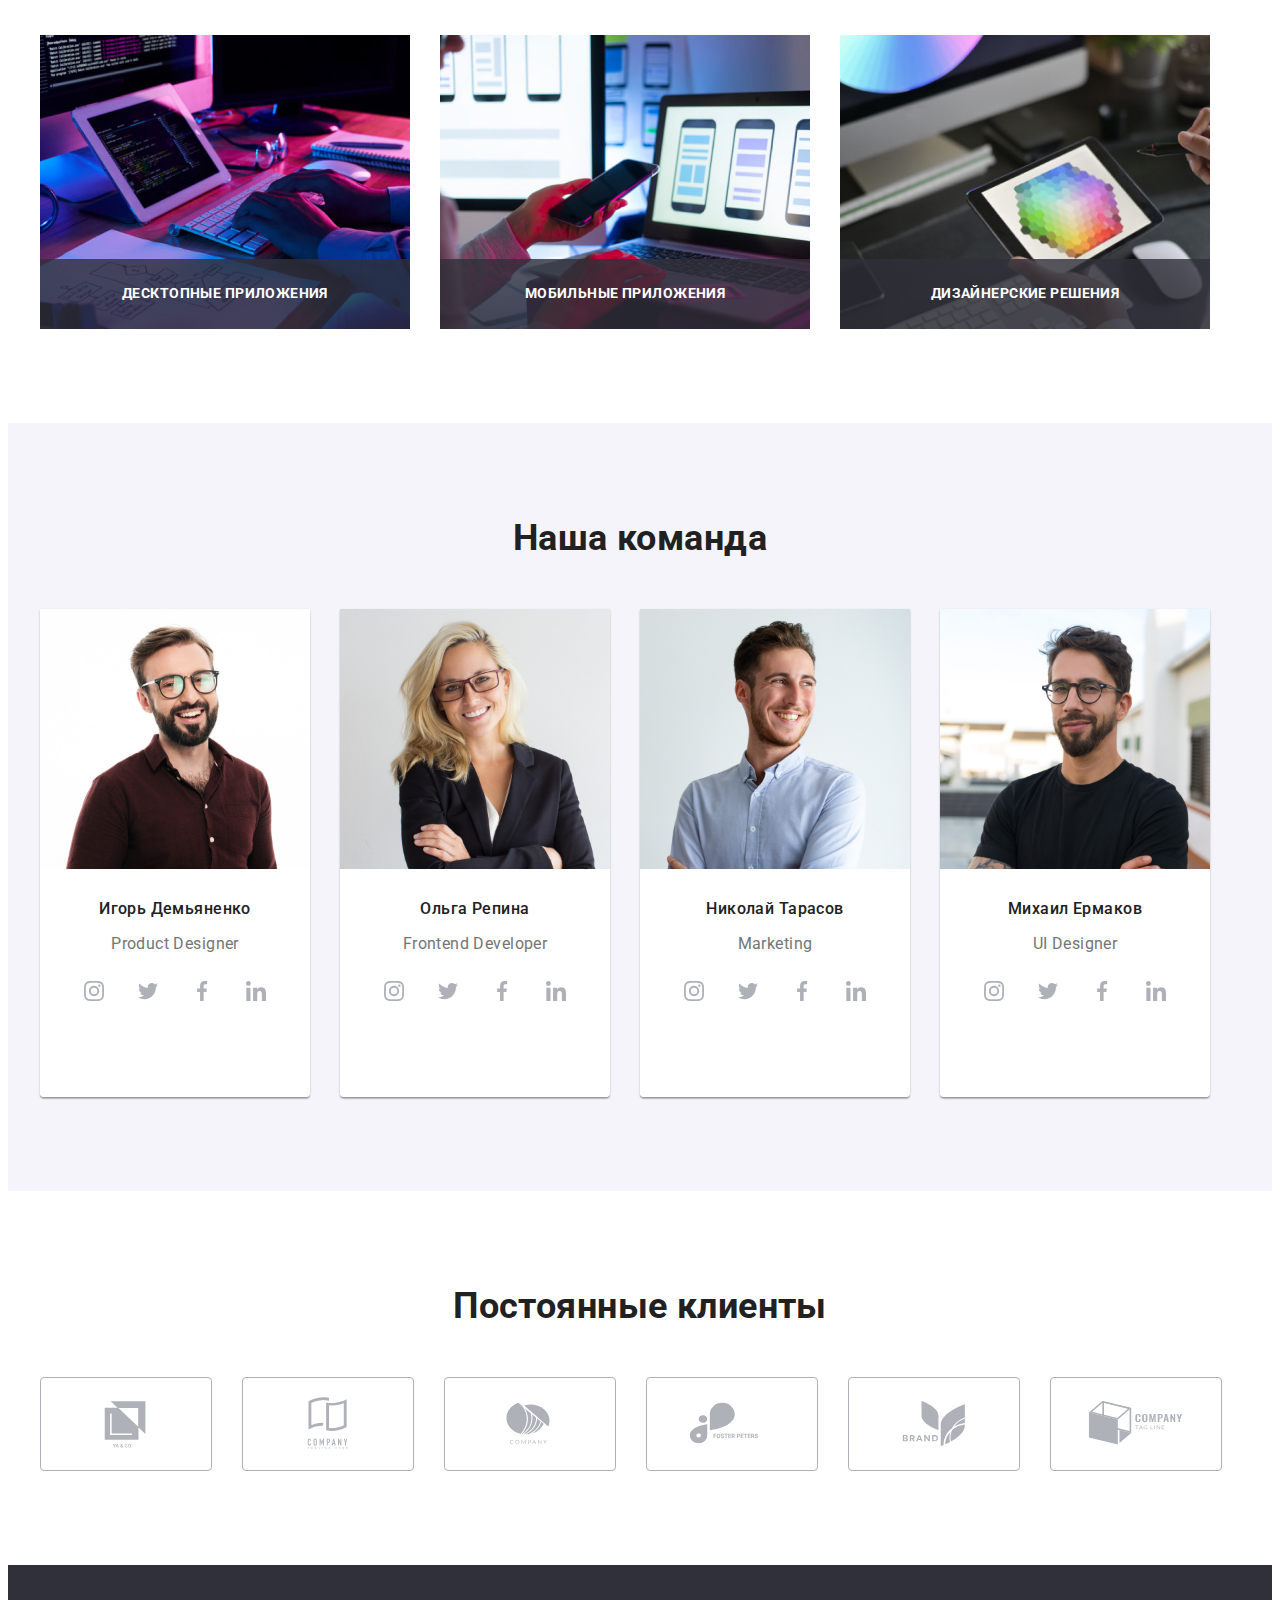
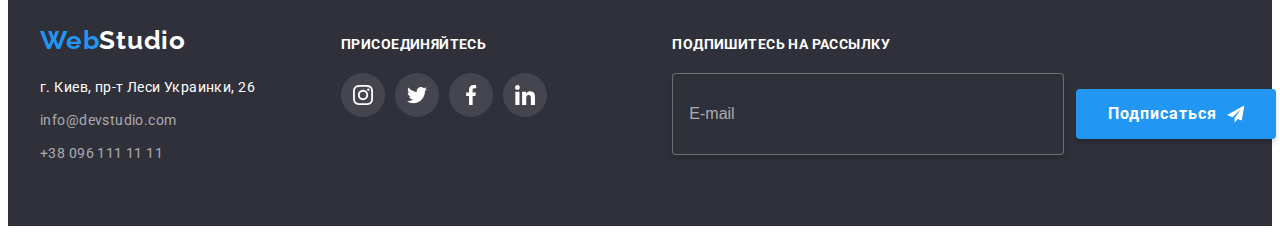
==== commit 532a1a30: "Використала методологію БЕМ" ====
--- a/index.html
+++ b/index.html
@@ -23,27 +23,27 @@
     <!--Шапка страницы-->
 
     <header class="header">
-      <div class="container main-nav flex">
-        <nav class="navigation flex">
-          <a href="./index.html" class="logo top">Web<span class="logo-header">Studio</span></a>
-          <ul class="site-nav list flex">
-            <li class="item"><a href="./index.html" class="navigation-link link header-current current">Студия</a></li>
-            <li class="item"><a href="./portfolio.html" class="navigation-link link">Портфолио</a></li>
-            <li class="item"><a href="" class="navigation-link link">Контакты</a></li>
+      <div class="container header__container">
+        <nav class="navigation">
+          <a href="./index.html" class="navigation__logo navigation__logo--top">Web<span class="navigation__logo navigation__logo--header">Studio</span></a>
+          <ul class="navigation__list list">
+            <li class="navigation__item"><a href="./index.html" class="navigation__link link navigation__link--header-current current">Студия</a></li>
+            <li class="navigation__item"><a href="./portfolio.html" class="navigation__link link">Портфолио</a></li>
+            <li class="navigation__item"><a href="" class="navigation__link link">Контакты</a></li>
           </ul>
         </nav>
-          <ul class="auth-nav list flex">
-            <li class="item">
-              <a class="header-contacts flex" href="mailto:info@devstudio.com" aria-label="Почта">
-                <svg class="header-icon" width="16" height="12">
+          <ul class="auth-nav list">
+            <li class="auth-nav__item">
+              <a class="auth-nav__link" href="mailto:info@devstudio.com" aria-label="Почта">
+                <svg class="auth-nav__icon" width="16" height="12">
                   <use href="./images/sprite.svg#envelope"></use>
                 </svg>
                 info@devstudio.com
               </a>
             </li>
-            <li class="item">
-              <a class="header-contacts flex" href="tel:+380961111111" aria-label="Телефон">
-                <svg class="header-icon" width="10" height="16">
+            <li class="auth-nav__item">
+              <a class="auth-nav__link " href="tel:+380961111111" aria-label="Телефон">
+                <svg class="auth-nav__icon" width="10" height="16">
                   <use href="./images/sprite.svg#smartphone"></use>
                 </svg>
                 +38 096 111 11 11
@@ -57,72 +57,72 @@
 
       <section class="section hero">
         <div class="container">
-          <h1 class="hero-title title">
+          <h1 class="hero__title title">
             Эффективные решения <br />
             для вашего бизнеса
           </h1>
 
-          <button type="button" class="hero-button button" data-modal-open>Заказать услугу</button>
+          <button type="button" class="hero__button" data-modal-open>Заказать услугу</button>
         </div>
         <div class="backdrop is-hidden" data-modal>
           <div class="modal">
-            <button class="modal-button" type="button" data-modal-close aria-label="Закрыть окно">
-              <svg class="close-icon" width="11" height="11">
+            <button class="modal__button" type="button" data-modal-close aria-label="Закрыть окно">
+              <svg class="modal__close-icon" width="11" height="11">
                 <use href="./images/sprite.svg#close"></use>
               </svg>
             </button>
-            <div class="form">
-              <b class="modal-title title">Оставьте свои данные, мы вам перезвоним</b>
-              <form class="contact-form" name="contact-form-name" autocomplete="off">
-                  <label class="form-field">
-                     <span class="form-label"> Имя</span>
-                     <span class="form-container">
-                        <input class="form-input" type="text" name="name"/>
-                        <svg class="modal-icon" width="18" height="18">
+            <div class="modal-form">
+              <b class="modal-form__title title">Оставьте свои данные, мы вам перезвоним</b>
+              <form class="form" name="contact-form-name" autocomplete="off">
+                  <label class="form__field">
+                     <span class="form__label"> Имя</span>
+                     <span class="form__container">
+                        <input class="form__input" type="text" name="name"/>
+                        <svg class="form__icon" width="18" height="18">
                           <use href="./images/sprite.svg#person-modal"></use>
                         </svg>
                      </span>
                   
                   </label>
                  
-                  <label class="form-field"> 
-                    <span class="form-label">Телефон</span>
-                    <span class="form-container">
-                      <input class="form-input" type="tel" name="tel"/>
-                      <svg class="modal-icon" width="18" height="18">
+                  <label class="form__field"> 
+                    <span class="form__label">Телефон</span>
+                    <span class="form__container">
+                      <input class="form__input" type="tel" name="tel"/>
+                      <svg class="form__icon" width="18" height="18">
                          <use href="./images/sprite.svg#phone-modal"></use>
                       </svg>
                     </span>
                  </label>
                                   
-                  <label class="form-field">
-                    <span class="form-label">Почта</span>
-                    <span class="form-container">
-                      <input class="form-input" type="email" name="mail"/>
-                      <svg class="modal-icon" width="18" height="18">
+                  <label class="form__field">
+                    <span class="form__label">Почта</span>
+                    <span class="form__container">
+                      <input class="form__input" type="email" name="mail"/>
+                      <svg class="form__icon" width="18" height="18">
                         <use href="./images/sprite.svg#email-modal"></use>
                       </svg>
                     </span>  
                   </label>
        
-                  <label class="form-field">
-                    <span class="form-label">Комментарий</span>
-                    <textarea class="form-comment" name="comment" rows="5" placeholder="Введите текст"></textarea>
+                  <label class="form__field">
+                    <span class="form__label">Комментарий</span>
+                    <textarea class="form__comment" name="comment" rows="5" placeholder="Введите текст"></textarea>
                   </label>
                    
                   
-                  <label class="form-checkbox">
-                    <input class="checkbox  visually-hidden" type="checkbox" name="policy">
-                      <svg class="vector-icon" width="16" height="15">
+                  <label class="checkbox">
+                    <input class="checkbox__input visually-hidden" type="checkbox" name="policy">
+                      <svg class="checkbox__icon" width="16" height="15">
                         <use href="./images/sprite.svg#vector-modal"></use>
                       </svg>
                     
-                    <span class="checkbox-label"> Соглашаюсь с рассылкой и принимаю 
-                      <a class="checkbox-link" href="" target="_blank" rel="noopener noreferrer"> Условия договора</a> 
+                    <span class="checkbox__label"> Соглашаюсь с рассылкой и принимаю 
+                      <a class="checkbox__link" href="" target="_blank" rel="noopener noreferrer"> Условия договора</a> 
                     </span>
                   </label>
 
-                <button type="submit" class="form-button button">Отправить</button>
+                <button type="submit" class="form__button">Отправить</button>
 
               </form>
             </div>
@@ -134,54 +134,54 @@
       <!--Особенности компании-->
 
       <section class="section feature">
-        <div class="container">
-          <h2 class="section-title title visually-hidden">Особенности компании</h2>
-          <ul class="feature-list list flex">
-            <li class="item">
-              <div class="feature-icon">
+        <div class="feature__container container">
+          <h2 class="feature__caption title visually-hidden">Особенности компании</h2>
+          <ul class="feature__list list flex">
+            <li class="feature__item">
+              <div class="feature__icon">
                 <svg width="70" height="70">
                 <use href="./images/sprite.svg#antenna"></use>
               </svg>
             </div>
               
-              <h3 class="feature-title title">Внимание к деталям</h3>
-              <p class="text">
+              <h3 class="feature__title title">Внимание к деталям</h3>
+              <p class="feature__text">
                 Идейные соображения, а также начало повседневной работы по формированию позиции.
               </p>
             </li>
-            <li class="item">
-              <div class="feature-icon">
+            <li class="feature__item">
+              <div class="feature__icon">
                 <svg width="70" height="70">
                   <use href="./images/sprite.svg#clock"></use>
                 </svg>
               </div>
     
-              <h3 class="feature-title title">Пунктуальность</h3>
-              <p class="text">
+              <h3 class="feature__title title">Пунктуальность</h3>
+              <p class="feature__text">
                 Задача организации, в особенности же рамки и место обучения кадров влечет за собой.
               </p>
             </li>
-            <li class="item">
-              <div class="feature-icon">
+            <li class="feature__item">
+              <div class="feature__icon">
                 <svg width="70" height="70">
                   <use href="./images/sprite.svg#diagram"></use>
                 </svg>
               </div>
        
-              <h3 class="feature-title title">Планирование</h3>
-              <p class="text">
+              <h3 class="feature__title title">Планирование</h3>
+              <p class="feature__text">
                 Равным образом консультация с широким активом в значительной степени обуславливает.
               </p>
             </li>
-            <li class="item">
-              <div class="feature-icon">
+            <li class="feature__item">
+              <div class="feature__icon">
                 <svg width="70" height="70">
                   <use href="./images/sprite.svg#astronaut"></use>
                 </svg>
               </div>
         
-              <h3 class="feature-title title">Современные технологии</h3>
-              <p class="text">
+              <h3 class="feature__title title">Современные технологии</h3>
+              <p class="feature__text">
                 Значимость этих проблем настолько очевидна, что реализация плановых заданий.
               </p>
             </li>
@@ -192,20 +192,20 @@
       <!--Чем мы занимаемся-->
 
       <section class="section work">
-        <div class="container">
-          <h2 class="work-title title">Чем мы занимаемся</h2>
-          <ul class="work-list list flex">
-            <li class="work-item item">
+        <div class="work__container container">
+          <h2 class="work__title title">Чем мы занимаемся</h2>
+          <ul class="work__list list flex">
+            <li class="work__item item">
               <img src="images/work/box1.jpg" alt="Десктопные приложения" width="370" />
-              <p class="work-text">Десктопные приложения</p>
-            </li>
-            <li class="work-item item">
+              <p class="work__text">Десктопные приложения</p>
+            </li>
+            <li class="work__item item">
               <img src="./images/work/box2.jpg" alt="Мобильные приложения" width="370" />
-              <p class="work-text">Мобильные приложения</p>        
-            </li>
-            <li class="work-item item">
+              <p class="work__text">Мобильные приложения</p>        
+            </li>
+            <li class="work__item item">
               <img src="./images/work/box3.jpg" alt="Дизайнерские решения" width="370" />
-                <p class="work-text">Дизайнерские решения</p>
+                <p class="work__text">Дизайнерские решения</p>
             </li>
           </ul>
         </div>
@@ -214,42 +214,42 @@
       <!--Наша команда-->
 
       <section class="section team">
-        <div class="container">
-          <h2 class="team-title title">Наша команда</h2>
-          <ul class="name-list list flex">
-            <li class="item">
+        <div class="team__container container">
+          <h2 class="team__caption title">Наша команда</h2>
+          <ul class="team__list list flex">
+            <li class="team__item">
               <img src="./images/team/img1.jpg" alt="Игорь Демьяненко" width="270"/>
-              <div class="team-container">
-                <h3 class="name-title title">Игорь Демьяненко</h3>
-                <p class="text">Product Designer</p>
-                <ul class="team-list list">
-                  <li class="team-item">
-                    <a class="team-link link" href="" target="_blank" aria-label="Instagram-иконка">
-                    <svg class="team-icon" width="20" height="20">
+              <div class="team-members">
+                <h3 class="team-members__title title">Игорь Демьяненко</h3>
+                <p class="team-members__text">Product Designer</p>
+                <ul class="team-members__list list">
+                  <li class="team-members__item">
+                    <a class="team-members__link link" href="" target="_blank" aria-label="Instagram-иконка">
+                    <svg class="team-members__icon" width="20" height="20">
                      <use href="./images/sprite.svg#instagram">
                      </use>
                     </svg>
                     </a>
                   </li>
-                  <li class="team-item">
-                    <a class="team-link link" href="" target="_blank" aria-label="Twitter-иконка">
-                      <svg class="team-icon" width="20" height="20">
+                  <li class="team-members__item">
+                    <a class="team-members__link link" href="" target="_blank" aria-label="Twitter-иконка">
+                      <svg class="team-members__icon" width="20" height="20">
                         <use href="./images/sprite.svg#twitter">
                         </use>
                       </svg>
                     </a>
                   </li>
-                  <li class="team-item">
-                    <a class="team-link link" href="" target="_blank" aria-label="Facebook-иконка">
-                      <svg class="team-icon" width="20" height="20">
+                  <li class="team-members__item">
+                    <a class="team-members__link link" href="" target="_blank" aria-label="Facebook-иконка">
+                      <svg class="team-members__icon" width="20" height="20">
                         <use href="./images/sprite.svg#facebook">
                         </use>
                       </svg>
                     </a>                    
                   </li>
-                  <li class="team-item">
-                    <a class="team-link link" href="" target="_blank" aria-label="linkedin-иконка">
-                      <svg class="team-icon" width="20" height="20">
+                  <li class="team-members__item">
+                    <a class="team-members__link link" href="" target="_blank" aria-label="linkedin-иконка">
+                      <svg class="team-members__icon" width="20" height="20">
                         <use href="./images/sprite.svg#linkedin">
                         </use>
                       </svg>
@@ -258,39 +258,39 @@
                 </ul>
               </div>
             </li>
-            <li class="item">
+            <li class="team__item">
               <img src="./images/team/img2.jpg" alt="Ольга Репина" width="270"/>
-              <div class="team-container">
-                <h3 class="name-title title">Ольга Репина</h3>
-                <p class="text">Frontend Developer</p>
-                <ul class="team-list list">
-                  <li class="team-item">
-                    <a class="team-link link" href="" target="_blank" aria-label="Instagram-иконка">
-                    <svg class="team-icon" width="20" height="20">
+              <div class="team-members">
+                <h3 class="team-members__title title">Ольга Репина</h3>
+                <p class="team-members__text">Frontend Developer</p>
+                <ul class="team-members__list list">
+                  <li class="team-members__item">
+                    <a class="team-members__link link" href="" target="_blank" aria-label="Instagram-иконка">
+                    <svg class="team-members__icon" width="20" height="20">
                      <use href="./images/sprite.svg#instagram">
                      </use>
                     </svg>
                     </a>
                   </li>
-                  <li class="team-item">
-                    <a class="team-link link" href="" target="_blank" aria-label="Twitter-иконка">
-                      <svg class="team-icon" width="20" height="20">
+                  <li class="team-members__item">
+                    <a class="team-members__link link" href="" target="_blank" aria-label="Twitter-иконка">
+                      <svg class="team-members__icon" width="20" height="20">
                         <use href="./images/sprite.svg#twitter">
                         </use>
                       </svg>
                     </a>
                   </li>
-                  <li class="team-item">
-                    <a class="team-link link" href="" target="_blank" aria-label="Facebook-иконка">
-                      <svg class="team-icon" width="20" height="20">
+                  <li class="team-members__item">
+                    <a class="team-members__link link" href="" target="_blank" aria-label="Facebook-иконка">
+                      <svg class="team-members__icon" width="20" height="20">
                         <use href="./images/sprite.svg#facebook">
                         </use>
                       </svg>
                     </a>                    
                   </li>
-                  <li class="team-item">
-                    <a class="team-link link" href="" target="_blank" aria-label="linkedin-иконка">
-                      <svg class="team-icon" width="20" height="20">
+                  <li class="team-members__item">
+                    <a class="team-members__link link" href="" target="_blank" aria-label="linkedin-иконка">
+                      <svg class="team-members__icon" width="20" height="20">
                         <use href="./images/sprite.svg#linkedin">
                         </use>
                       </svg>
@@ -299,39 +299,39 @@
                 </ul>
               </div>
             </li>
-            <li class="item">
+            <li class="team__item">
               <img src="./images/team/img3.jpg" alt="Николай Тарасов" width="270"/>
-              <div class="team-container">
-                <h3 class="name-title title">Николай Тарасов</h3>
-                <p class="text">Marketing</p>
-                <ul class="team-list list">
-                  <li class="team-item">
-                    <a class="team-link link" href="" target="_blank" aria-label="Instagram-иконка">
-                    <svg class="team-icon" width="20" height="20">
+              <div class="team-members">
+                <h3 class="team-members__title title">Николай Тарасов</h3>
+                <p class="team-members__text">Marketing</p>
+                <ul class="team-members__list list">
+                  <li class="team-members__item">
+                    <a class="team-members__link link" href="" target="_blank" aria-label="Instagram-иконка">
+                    <svg class="team-members__icon" width="20" height="20">
                      <use href="./images/sprite.svg#instagram">
                      </use>
                     </svg>
                     </a>
                   </li>
-                  <li class="team-item">
-                    <a class="team-link link" href="" target="_blank" aria-label="Twitter-иконка">
-                      <svg class="team-icon" width="20" height="20">
+                  <li class="team-members__item">
+                    <a class="team-members__link link" href="" target="_blank" aria-label="Twitter-иконка">
+                      <svg class="team-members__icon" width="20" height="20">
                         <use href="./images/sprite.svg#twitter">
                         </use>
                       </svg>
                     </a>
                   </li>
-                  <li class="team-item">
-                    <a class="team-link link" href="" target="_blank" aria-label="Facebook-иконка">
-                      <svg class="team-icon" width="20" height="20">
+                  <li class="team-members__item">
+                    <a class="team-members__link link" href="" target="_blank" aria-label="Facebook-иконка">
+                      <svg class="team-members__icon" width="20" height="20">
                         <use href="./images/sprite.svg#facebook">
                         </use>
                       </svg>
                     </a>                    
                   </li>
-                  <li class="team-item">
-                    <a class="team-link link" href="" target="_blank" aria-label="linkedin-иконка">
-                      <svg class="team-icon" width="20" height="20">
+                  <li class="team-members__item">
+                    <a class="team-members__link link" href="" target="_blank" aria-label="linkedin-иконка">
+                      <svg class="team-members__icon" width="20" height="20">
                         <use href="./images/sprite.svg#linkedin">
                         </use>
                       </svg>
@@ -340,39 +340,39 @@
                 </ul>
               </div>
             </li>
-            <li class="item">
+            <li class="team__item">
               <img src="./images/team/img4.jpg" alt="Михаил Ермаков" width="270"/>
-              <div class="team-container">
-                <h3 class="name-title title">Михаил Ермаков</h3>
-                <p class="text">UI Designer</p>
-                <ul class="team-list list">
-                  <li class="team-item">
-                    <a class="team-link link" href="" target="_blank" aria-label="Instagram-иконка">
-                    <svg class="team-icon" width="20" height="20">
+              <div class="team-members">
+                <h3 class="team-members__title title">Михаил Ермаков</h3>
+                <p class="team-members__text">UI Designer</p>
+                <ul class="team-members__list list">
+                  <li class="team-members__item">
+                    <a class="team-members__link link" href="" target="_blank" aria-label="Instagram-иконка">
+                    <svg class="team-members__icon" width="20" height="20">
                      <use href="./images/sprite.svg#instagram">
                      </use>
                     </svg>
                     </a>
                   </li>
-                  <li class="team-item">
-                    <a class="team-link link" href="" target="_blank" aria-label="Twitter-иконка">
-                      <svg class="team-icon" width="20" height="20">
+                  <li class="team-members__item">
+                    <a class="team-members__link link" href="" target="_blank" aria-label="Twitter-иконка">
+                      <svg class="team-members__icon" width="20" height="20">
                         <use href="./images/sprite.svg#twitter">
                         </use>
                       </svg>
                     </a>
                   </li>
-                  <li class="team-item">
-                    <a class="team-link link" href="" target="_blank" aria-label="Facebook-иконка">
-                      <svg class="team-icon" width="20" height="20">
+                  <li class="team-members__item">
+                    <a class="team-members__link link" href="" target="_blank" aria-label="Facebook-иконка">
+                      <svg class="team-members__icon" width="20" height="20">
                         <use href="./images/sprite.svg#facebook">
                         </use>
                       </svg>
                     </a>                    
                   </li>
-                  <li class="team-item">
-                    <a class="team-link link" href="" target="_blank" aria-label="linkedin-иконка">
-                      <svg class="team-icon" width="20" height="20">
+                  <li class="team-members__item">
+                    <a class="team-members__link link" href="" target="_blank" aria-label="linkedin-иконка">
+                      <svg class="team-members__icon" width="20" height="20">
                         <use href="./images/sprite.svg#linkedin">
                         </use>
                       </svg>
@@ -387,47 +387,47 @@
 
       <!-- Постоянные клиенты -->
       <section class="section client">
-      <div class="container">
-        <h2 class="client-title title">Постоянные клиенты</h2>
-          <ul class="client-list flex">
-            <li class="client-item">
-              <a href="" class="client-link link flex" target="_blank" aria-label="Client 1">
-                <svg class="client-icon" width="106" height="60">
+      <div class="client__container container">
+        <h2 class="client__title title">Постоянные клиенты</h2>
+          <ul class="client__list flex">
+            <li class="client__item">
+              <a href="" class="client__link link flex" target="_blank" aria-label="Client 1">
+                <svg class="client__icon" width="106" height="60">
                   <use href="./images/sprite.svg#logo1"></use>
                 </svg>
               </a>
             </li>
-            <li class="client-item">
-              <a href="" class="client-link link flex" target="_blank" aria-label="Client 2">
-                <svg class="client-icon" width="106" height="60">
+            <li class="client__item">
+              <a href="" class="client__link link flex" target="_blank" aria-label="Client 2">
+                <svg class="client__icon" width="106" height="60">
                   <use href="./images/sprite.svg#logo2"></use>
                 </svg>
               </a>
             </li>
-            <li class="client-item">
-              <a href="" class="client-link link flex" target="_blank" aria-label="Client 3">
-                <svg class="client-icon" width="106" height="60">
+            <li class="client__item">
+              <a href="" class="client__link link flex" target="_blank" aria-label="Client 3">
+                <svg class="client__icon" width="106" height="60">
                   <use href="./images/sprite.svg#logo3"></use>
                 </svg>
               </a>
             </li>
-            <li class="client-item">
-              <a href="" class="client-link link flex" target="_blank" aria-label="Client 4">
-                <svg class="client-icon" width="106" height="60">
+            <li class="client__item">
+              <a href="" class="client__link link flex" target="_blank" aria-label="Client 4">
+                <svg class="client__icon" width="106" height="60">
                   <use href="./images/sprite.svg#logo4"></use>
                 </svg>
               </a>
             </li>
-            <li class="client-item">
-              <a href="" class="client-link" target="_blank" aria-label="Client 5">
-                <svg class="client-icon" width="106" height="60">
+            <li class="client__item">
+              <a href="" class="client__link" target="_blank" aria-label="Client 5">
+                <svg class="client__icon" width="106" height="60">
                   <use href="./images/sprite.svg#logo5"></use>
                 </svg>
               </a>
             </li>
-            <li class="client-item">
-              <a href="" class="client-link" target="_blank" aria-label="Client 6">
-                <svg class="client-icon" width="106" height="60">
+            <li class="client__item">
+              <a href="" class="client__link" target="_blank" aria-label="Client 6">
+                <svg class="client__icon" width="106" height="60">
                   <use href="./images/sprite.svg#logo6"></use>
                 </svg>
               </a>
@@ -442,70 +442,70 @@
     <!--Подвал-->
 
     <footer class="footer">
-      <div class="container container-footer flex">
-        <div class="footer-contacts">
-          <a href="./index.html" class="logo bottom">Web<span class="logo-footer">Studio</span> </a>
-          <address class="address">
+      <div class="footer__container container">
+        <div class="footer__contacts">
+          <a href="./index.html" class="navigation__logo">Web<span class="navigation__logo navigation__logo--footer">Studio</span> </a>
+          <address class="footer__address">
             <ul class="address-list list">
-              <li class="item">
+              <li class="address-list__item">
                 <a
                   href="https://goo.gl/maps/zAYHQi1dGuUCyUKf9"
                   target="_blank"
                   rel="noreferrer noopener"
-                  class="link"
+                  class="address-list__link link"
                 >
                   г. Киев, пр-т Леси Украинки, 26
                 </a>
               </li>
-              <li class="item">
-                <a href="mailto:info@devstudio.com" class="list">info@devstudio.com</a>
+              <li class="address-list__item">
+                <a href="mailto:info@devstudio.com" class="address-list__list">info@devstudio.com</a>
               </li>
-              <li class="item">
-                <a href="tel:+380961111111" class="list">+38 096 111 11 11</a></li>
+              <li class="address-list__item">
+                <a href="tel:+380961111111" class="address-list__list">+38 096 111 11 11</a></li>
             </ul>
           </address>
         </div>
-        <div class="footer socials">
-          <p class="socials-title title">Присоединяйтесь</p>
-          <ul class="socials-list list flex">
-            <li class="socials-item">
-              <a href="" class="socials-link flex" aria-label="Instagram-иконка">
-                <svg class="socials-icon" width="20" height="20">
+        <div class="footer__socials">
+          <p class="footer__socials footer__socials--title title">Присоединяйтесь</p>
+          <ul class="socials list flex">
+            <li class="socials__item">
+              <a href="" class="socials__link flex" aria-label="Instagram-иконка">
+                <svg class="socials__icon" width="20" height="20">
                   <use href="./images/sprite.svg#instagram"></use>
                 </svg>
               </a>
             </li>
-            <li class="socials-item">
-              <a href="" class="socials-link flex" aria-label="Twitter-иконка">
-                <svg class="socials-icon" width="20" height="20">
+            <li class="socials__item">
+              <a href="" class="socials__link flex" aria-label="Twitter-иконка">
+                <svg class="socials__icon" width="20" height="20">
                   <use href="./images/sprite.svg#twitter"></use>
                 </svg>
               </a>
             </li>
-            <li class="socials-item">
-              <a href="" class="socials-link flex" aria-label="Facebook-иконка">
-                <svg class="socials-icon" width="20" height="20">
+            <li class="socials__item">
+              <a href="" class="socials__link flex" aria-label="Facebook-иконка">
+                <svg class="socials__icon" width="20" height="20">
                   <use href="./images/sprite.svg#facebook"></use>
                 </svg>
               </a>
             </li>
-            <li class="socials-item">
-              <a href="" class="socials-link flex" aria-label="linkedin-иконка">
-                <svg class="socials-icon" width="20" height="20">
+            <li class="socials__item">
+              <a href="" class="socials__link flex" aria-label="linkedin-иконка">
+                <svg class="socials__icon" width="20" height="20">
                   <use href="./images/sprite.svg#linkedin"></use>
                 </svg>
               </a>
             </li>
           </ul>
         </div>
-        <div class="footer-container">
-          <p class="footer-form-title title">Подпишитесь на рассылку</p>
+        <div class="footer__section">
+          <p class="footer__section footer__section--title title">Подпишитесь на рассылку</p>
           <form class="footer-form" >
-            <label class="footer-label"></label>
-            <input type="email" class="footer-input" name="footer-email" placeholder="E-mail">
-            <button class="footer-button" type="submit">
+            <label class="footer-form__label"></label>
+            <input type="email" class="footer-form__input" name="footer-email" placeholder="E-mail">
+            <button class="footer-form__button" type="submit">
               Подписаться
-              <svg class="footer-form-icon" width="24" height="24">
+              <svg class="footer-form__icon" width="24" height="24">
                 <use href="./images/sprite.svg#send"></use>
               </svg>
             </button>
--- a/css/styles.css
+++ b/css/styles.css
@@ -1,4 +1,4 @@
-:root{
+:root {
     /* Шрифты*/
 
     --font-family-logo: Raleway, sans-serif;
@@ -9,30 +9,30 @@
     --primary-text-color: #212121;
     --title-text-color: #757575;
     --accent-color: #2196F3;
-    --accent-white-color:  #FFFFFF;
+    --accent-white-color: #FFFFFF;
     --footer-contacts-color: rgba(255, 255, 255, 0.6);
     --logo-text: #000000;
 
     /* Цвет фона */
 
-    --primary-bgr-color:#2F303A;
-    --secondary-bgr-color:#F5F4FA;
-    --other-bgr-color: #E5E5E5; 
-    --bgr-color-projects: #EEEEEE; 
+    --primary-bgr-color: #2F303A;
+    --secondary-bgr-color: #F5F4FA;
+    --other-bgr-color: #E5E5E5;
+    --bgr-color-projects: #EEEEEE;
     --color-button-hover: #188CE8;
-    --line-color:#ECECEC;
+    --line-color: #ECECEC;
 
     /* Карточки */
     --card-set-gap: 30px;
 
     /* Border */
-    --border-icon:#AFB1B8;
+    --border-icon: #AFB1B8;
     --border-modal: 1px solid rgba(33, 33, 33, 0.2);
 
     /* Иконки */
     --fill-icon: #AFB1B8;
     --fill-hover-color: #FFFFFF;
-    --fill-bgr-hover:#2196F3;
+    --fill-bgr-hover: #2196F3;
 
     /* Анимация */
     --transition-duration: 250ms;
@@ -40,15 +40,16 @@
 
 }
 
-.container{
+.container {
     width: 1200px;
     margin: 0 auto;
-    padding: 0px 15px; 
-
-}
-
-body { color: var(--title-text-color);
-    background-color:var(--accent-white-color);
+    padding: 0px 15px;
+
+}
+
+body {
+    color: var(--title-text-color);
+    background-color: var(--accent-white-color);
     font-family: var(--font-family-text);
     letter-spacing: 0.03em;
     font-weight: 400;
@@ -57,58 +58,33 @@
 
 }
 
-.list, .title, .text{
+.list,
+.title,
+.text {
     list-style: none;
     margin: 0;
     padding: 0;
 }
-.section{
+
+.section {
     padding-top: 94px;
     padding-bottom: 94px;
 }
-img{
+
+img {
     display: block;
     max-width: 100%;
     height: auto;
 }
-.logo, .link, .list{
+
+.link,
+.list {
     text-decoration: none;
 }
-/* Header */
-.header{
-    position: fixed;
-    width: 100vw;
-    top:0;
-    left: 0;
-    z-index: 5;
-
-    background-color:var(--accent-white-color);
-    border-bottom: 1px solid var(--line-color);
-}
-
-
-/* Логотип */
-
-
-.logo{
-    color:var(--accent-color) ;
-    
-    font-family: var(--font-family-logo);
-    font-weight: 700;
-    font-size: 26px;
-    line-height: 1.19;
-    letter-spacing: 0.03em;
-}
-
-.top{
-    padding-top: 24px;
-    padding-bottom: 25px;
-    margin-right: 93px;
-
-}
-
-.logo-header{ color:var(--logo-text) ;}
-.logo-footer{color:var(--accent-white-color) ; }
+
+.flex {
+    display: flex;
+}
 
 /* скрыть текст */
 
@@ -123,69 +99,126 @@
     clip: rect(0 0 0 0);
     clip-path: inset(50%);
     margin: -1px;
-  }
-
-/* Навигация*/
-.navigation{
-    align-items: center;
-}
-
-.flex{
-    display: flex;
-}
-
-.site-nav .item:not(:last-child){
+}
+
+
+
+/* Header */
+
+
+
+.header {
+    position: fixed;
+    width: 100vw;
+    top: 0;
+    left: 0;
+    z-index: 5;
+
+    background-color: var(--accent-white-color);
+    border-bottom: 1px solid var(--line-color);
+}
+
+.header__container {
+    display: flex;
+}
+
+
+/* Логотип */
+
+.navigation {
+    display: flex;
+    align-items: center;
+}
+
+.navigation__logo {
+    color: var(--accent-color);
+
+    font-family: var(--font-family-logo);
+    font-weight: 700;
+    font-size: 26px;
+    line-height: 1.19;
+    letter-spacing: 0.03em;
+    text-decoration: none;
+}
+
+.navigation__logo--top {
+    padding-top: 24px;
+    padding-bottom: 25px;
+    margin-right: 93px;
+
+}
+
+.navigation__logo--header {
+    color: var(--logo-text);
+}
+
+.navigation__logo--footer {
+    color: var(--accent-white-color);
+}
+
+
+.navigation__list {
+    display: flex;
+}
+
+.navigation__item:not(:last-child) {
     margin-right: 50px;
 
 }
 
-.navigation-link{
+.navigation__link {
     position: relative;
     display: block;
     padding: 32px 0;
 
-    color:var(--primary-text-color);
+    color: var(--primary-text-color);
     font-weight: 500;
     letter-spacing: 0.02em;
     cursor: pointer;
 
     transition: color var(--transition-duration) var(--transition-timing-function);
 }
-.navigation-link:hover,
-.navigation-link:focus {
-    color:var(--accent-color);
-}
-.navigation-link.current{ 
+
+.navigation__link:hover,
+.navigation__link:focus {
     color: var(--accent-color);
-
-}
+}
+
+.navigation__link.current {
+    color: var(--accent-color);
+
+}
+
 /* Нижнє підчеркування */
 
-.header-current::after{
+.navigation__link--header-current::after {
     position: absolute;
     bottom: -1px;
     left: 0;
 
 
-    content:'';
+    content: '';
     display: block;
     width: 100%;
     height: 4px;
     background-color: var(--accent-color);
     border-radius: 2px;
 }
+
 /* Контакты*/
 
-.auth-nav{
+.auth-nav {
+    display: flex;
     margin-left: auto;
 }
 
-.auth-nav .item:not(:last-child){
+.auth-nav__item:not(:last-child) {
     margin-right: 30px;
 }
 
 
-.header-contacts{
+.auth-nav__link {
+    display: flex;
     padding: 32px 0;
     align-items: center;
 
@@ -196,27 +229,28 @@
 
     transition: color var(--transition-duration) var(--transition-timing-function);
 }
-.header-contacts:hover, 
-.header-contacts:focus{
-color: var(--accent-color);
-}
-
-
-.header-icon{
+
+.auth-nav__link:hover,
+.auth-nav__link:focus {
+    color: var(--accent-color);
+}
+
+
+.auth-nav__icon {
     fill: currentColor;
     margin-right: 10px;
     align-items: center;
-    
+
 }
 
 /*Герой*/
 
-.hero{
+.hero {
     max-width: 1600px;
     height: 600px;
     margin-left: auto;
     margin-right: auto;
-    background-image:linear-gradient( rgba(47, 48, 58, 0.4), rgba(47, 48, 58, 0.4)), url(../images/hero/hero.jpg);
+    background-image: linear-gradient(rgba(47, 48, 58, 0.4), rgba(47, 48, 58, 0.4)), url(../images/hero/hero.jpg);
     background-repeat: no-repeat;
     background-position: center;
     background-size: cover;
@@ -224,13 +258,14 @@
     background-color: var(--primary-bgr-color);
     text-align: center;
     padding: 200px 0;
-    
-    
-
-}
-.hero-title{ 
-    color: var(--accent-white-color);
-    margin:0 auto 30px;
+
+
+
+}
+
+.hero__title {
+    color: var(--accent-white-color);
+    margin: 0 auto 30px;
     width: 696px;
 
     font-weight: 900;
@@ -239,9 +274,10 @@
     letter-spacing: 0.06em;
     text-transform: uppercase;
 }
+
 /* button */
 
-.hero-button {
+.hero__button {
     min-width: 200px;
     display: inline-block;
     border-radius: 4px;
@@ -263,14 +299,14 @@
 
 }
 
-.hero-button:hover,
-.hero-button:focus { 
+.hero__button:hover,
+.hero__button:focus {
     background-color: var(--color-button-hover);
 }
 
 /* Модальное окно */
 
-.backdrop{
+.backdrop {
     position: fixed;
     top: 0;
     left: 0;
@@ -282,25 +318,27 @@
     opacity: 1;
 
     transition: opacity var(--transition-duration) var(--transition-timing-function),
-    visibility var(--transition-duration) var(--transition-timing-function);
-   
-}
+        visibility var(--transition-duration) var(--transition-timing-function);
+
+}
+
 .backdrop.is-hidden {
     opacity: 0;
     pointer-events: none;
     visibility: hidden;
 }
-.backdrop.is-hidden .modal{
+
+.backdrop.is-hidden .modal {
     transform: translate(-50%, -50%) scale(0.5);
     opacity: 0;
 }
 
 
-.modal{
+.modal {
     position: absolute;
     top: 50%;
     left: 50%;
-  
+
     width: 528px;
     height: 581px;
 
@@ -310,10 +348,11 @@
 
     transform: translate(-50%, -50%) scale(1.0);
     transition: transform var(--transition-duration) var(--transition-timing-function),
-    opacity var(--transition-duration) var(--transition-timing-function);
-    
-}
-.modal-button{
+        opacity var(--transition-duration) var(--transition-timing-function);
+
+}
+
+.modal__button {
     position: absolute;
     top: 8px;
     right: 8px;
@@ -331,27 +370,28 @@
     background-color: var(--accent-white-color);
     cursor: pointer;
     transition: color var(--transition-duration) var(--transition-timing-function);
-    
-}
-.modal-button:hover,
-.modal-button:focus{
+
+}
+
+.modal__button:hover,
+.modal__button:focus {
     color: var(--accent-color);
-    
-}
-
-.close-icon{
+
+}
+
+.modal__close-icon {
     fill: currentColor;
 }
 
-/* Формы */
-
-.form{
-   
+/* Формa */
+
+.modal-form {
+
     padding: 40px;
 
 }
 
-.modal-title{
+.modal-form__title {
     display: flex;
     justify-content: center;
 
@@ -367,13 +407,13 @@
 }
 
 
-.contact-form{
+.form {
     display: flex;
     flex-direction: column;
-    
-}
-
-.form-field{
+
+}
+
+.form__field {
     display: block;
     flex-direction: column;
     margin-bottom: 10px;
@@ -382,7 +422,7 @@
 }
 
 
-.form-label{
+.form__label {
     display: block;
     text-align: left;
     font-weight: 400;
@@ -392,13 +432,13 @@
     margin-bottom: 5px;
 }
 
-.form-container{
+.form__container {
     position: relative;
     display: block;
-    /* display: flex; */
-}
-
-.form-input{
+
+}
+
+.form__input {
     display: block;
     width: 100%;
     height: 40px;
@@ -413,20 +453,20 @@
 }
 
 
-.form-field:hover .form-input,
-.form-field:focus-within .form-input,
-.form-comment:hover,
-.form-comment:focus-within {
-    border-color: var(--accent-color);   
-}
-
-.form-field:hover .modal-icon,
-.form-field:focus-within .modal-icon{
+.form__field:hover .form__input,
+.form__field:focus-within .form__input,
+.form__comment:hover,
+.form__comment:focus-within {
+    border-color: var(--accent-color);
+}
+
+.form__field:hover .form__icon,
+.form__field:focus-within .form__icon {
     fill: var(--accent-color);
 }
 
 
-.modal-icon{
+.form__icon {
     position: absolute;
     top: 50%;
     left: 15px;
@@ -439,7 +479,7 @@
 }
 
 
-.form-comment{
+.form__comment {
     width: 100%;
     height: 120px;
     padding: 12px 16px;
@@ -449,28 +489,30 @@
     cursor: pointer;
     outline: transparent;
     transition: border var(--transition-duration) var(--transition-timing-function);
-    
-}
-.form-comment::placeholder{
-    color:rgba(117, 117, 117, 0.5);
+
+}
+
+.form__comment::placeholder {
+    color: rgba(117, 117, 117, 0.5);
 }
 
 /* Checkbox */
 
-.form-checkbox{
+.checkbox {
     position: relative;
     display: flex;
     align-items: center;
     justify-content: center;
     cursor: pointer;
-  
+
     margin-bottom: 30px;
 }
-.checkbox{
+
+.checkbox__input {
     position: absolute;
 }
 
-.vector-icon{
+.checkbox__icon {
     display: inline-block;
     fill: var(--fill-hover-color);
     margin-right: 8px;
@@ -478,22 +520,24 @@
     border: 2px solid var(--primary-bgr-color);
     border-radius: 4px;
     transition: fill var(--transition-duration) var(--transition-timing-function),
-    border-color var(--transition-duration) var(--transition-timing-function);
-     
-}
-.checkbox:checked + .vector-icon{
+        border-color var(--transition-duration) var(--transition-timing-function);
+
+}
+
+.checkbox__input:checked+.checkbox__icon {
     border-color: var(--fill-bgr-hover);
     background-color: var(--fill-bgr-hover);
     fill: var(--fill-hover-color);
     background-size: contain;
-    background-origin:border-box;
-}
-.checkbox:hover ~ .vector-icon,
-.checkbox:focus ~ .vector-icon{
+    background-origin: border-box;
+}
+
+.checkbox__input:hover~.checkbox__icon,
+.checkbox__input:focus~.checkbox__icon {
     border-color: var(--fill-bgr-hover);
 }
 
-.checkbox-label{
+.checkbox__label {
     display: flex;
     align-items: center;
     justify-content: center;
@@ -502,44 +546,44 @@
     user-select: none;
 }
 
-.checkbox-link{
+.checkbox__link {
     color: var(--accent-color);
     text-decoration: underline;
 }
 
-/* Form-button */
-
-.form-button{
-display: inline-block;
-width: 200px;
-height: 50px;
-align-items: center;
-justify-content: center;
-text-align: center;
-border: none;
-border-radius: 4px;
-box-shadow: 0px 4px 4px rgba(0, 0, 0, 0.15);
-padding: 10px 32px;
-margin: auto;
-cursor:pointer;
-
-color: var(--accent-white-color);
-background-color: var(--accent-color);
-
-font-family: var(--font-family-text);
-font-weight: 700;
-font-size: 16px;
-line-height: 1.88;
-letter-spacing: 0.06em;
-
-transition: background-color var(--transition-duration) var(--transition-timing-function);
-
-
-}
-
-
-.form-button:hover,
-.form-button:focus { 
+/* Form__button */
+
+.form__button {
+    display: inline-block;
+    width: 200px;
+    height: 50px;
+    align-items: center;
+    justify-content: center;
+    text-align: center;
+    border: none;
+    border-radius: 4px;
+    box-shadow: 0px 4px 4px rgba(0, 0, 0, 0.15);
+    padding: 10px 32px;
+    margin: auto;
+    cursor: pointer;
+
+    color: var(--accent-white-color);
+    background-color: var(--accent-color);
+
+    font-family: var(--font-family-text);
+    font-weight: 700;
+    font-size: 16px;
+    line-height: 1.88;
+    letter-spacing: 0.06em;
+
+    transition: background-color var(--transition-duration) var(--transition-timing-function);
+
+
+}
+
+
+.form__button:hover,
+.form__button:focus {
     background-color: var(--color-button-hover);
 }
 
@@ -547,38 +591,38 @@
 
 /* Особенности компании */
 
-.section-title{
+.feature__caption {
     color: var(--primary-text-color);
 }
-.feature-list .feature-title{
+
+.feature__list .feature__item:not(:last-child) {
+    margin-right: 30px;
+}
+
+.feature__list .feature__text {
+    color: var(--title-text-color);
+    line-height: 1.71;
+
+    width: 270px;
+}
+
+.feature__title {
+    margin-bottom: 10px;
+
     color: var(--primary-text-color);
     font-weight: 700;
     font-size: 14px;
     text-transform: uppercase;
 }
 
-.feature-title{
-    margin-bottom: 10px;
-}
-
-
-.feature-list .item:not(:last-child){
-    margin-right: 30px;
-}
-
-.feature-list .text{
-    color: var(--title-text-color);
-    line-height: 1.71;
-
-    width: 270px;
-}
-.feature-icon{
+
+.feature__icon {
     display: flex;
     padding: 25px 100px;
     border-radius: 4px;
     margin-bottom: 30px;
 
-    background-color: var(--secondary-bgr-color); 
+    background-color: var(--secondary-bgr-color);
     align-items: center;
     justify-content: center;
 }
@@ -588,26 +632,31 @@
 .work {
     padding-top: 0;
 }
-.work-list{
+
+.work__list {
     list-style: none;
 }
-.work-item{
+
+.work__item {
     position: relative;
 }
-.work-item:not(:last-child){
+
+.work__item:not(:last-child) {
     margin-right: 30px;
 }
 
-.work-title, .team-title { 
+.work__title,
+.team__caption {
     margin-bottom: 50px;
-    
+
     color: var(--primary-text-color);
     font-weight: 700;
     font-size: 36px;
     line-height: 1.17;
     text-align: center;
-    }
-.work-text{
+}
+
+.work__text {
     position: absolute;
     display: flex;
     font-weight: 700;
@@ -628,44 +677,47 @@
 
 /* Наша команда */
 
-.name-list{ 
+
+.team {
+    background-color: var(--secondary-bgr-color);
+}
+
+.team__caption{
+    margin-bottom: 50px;
+}
+
+.team__list{
     list-style: none;
 }
-
-.team { background-color: var(--secondary-bgr-color);}
-.team-title{
-    margin-bottom: 50px;
-}
-
-.name-title{ 
-    margin-bottom: 10px;
-}
-
-.team-container{
+.team__item{
+    box-shadow: 0px 1px 3px rgba(0, 0, 0, 0.12),
+        0px 1px 1px rgba(0, 0, 0, 0.14),
+        0px 2px 1px rgba(0, 0, 0, 0.2);
+    border-radius: 0px 0px 4px 4px;
+}
+
+.team__item:not(:last-child) {
+    margin-right: 30px;
+}
+.team-members{
     padding: 30px 0;
     text-align: center;
+    height: 168px;
     border-radius: 0px 0px 4px 4px;
     background-color: var(--accent-white-color);
 }
 
-.name-list .item{
-    box-shadow: 0px 1px 3px rgba(0, 0, 0, 0.12), 
-    0px 1px 1px rgba(0, 0, 0, 0.14), 
-    0px 2px 1px rgba(0, 0, 0, 0.2);
-    border-radius: 0px 0px 4px 4px;
-}
-
-.name-list .item:not(:last-child){
-    margin-right: 30px;
-}
-
-.name-list .name-title{ color: var(--primary-text-color);
+.team-members__title{
+    margin-bottom: 10px;
+
+    color: var(--primary-text-color);
     font-weight: 500;
     font-size: 16px;
     line-height: 1.19;
-    }
-
-.name-list .text{ color: var(--title-text-color);
+}
+
+.team-members__text {
+    color: var(--title-text-color);
     font-size: 16px;
     line-height: 1.19;
 
@@ -673,45 +725,48 @@
 }
 
 /* Иконки */
-.team-list{
-    display: flex;
-    justify-content: center;
-    align-items: center;
-}
-
-.team-item:not(:last-child){
+
+
+.team-members__list {
+    display: flex;
+    justify-content: center;
+    align-items: center;
+}
+
+.team-members__item:not(:last-child) {
     margin-right: 10px;
 }
 
-.team-link{
-  
-    display: flex;
-    align-items: center;
-    justify-content: center;
-
-    color: var(--fill-icon) ;
-    
+.team-members__link {
+
+    display: flex;
+    align-items: center;
+    justify-content: center;
+
+    color: var(--fill-icon);
+
     width: 44px;
     height: 44px;
     border-radius: 50%;
 
     transition: color var(--transition-duration) var(--transition-timing-function),
-    background-color var(--transition-duration) var(--transition-timing-function);
-}
-.team-link:hover, 
-.team-link:focus{
+        background-color var(--transition-duration) var(--transition-timing-function);
+}
+
+.team-members__link:hover,
+.team-members__link:focus {
     background-color: var(--fill-bgr-hover);
-    color:var(--fill-hover-color);
-}
-
-.team-icon{
+    color: var(--fill-hover-color);
+}
+
+.team-members__icon {
     fill: currentColor;
     transition: fill var(--transition-duration) var(--transition-timing-function);
 }
 
-    /* Постоянные клиенты */
-
-.client-title{
+/* Постоянные клиенты */
+
+.client__title {
     text-align: center;
     color: var(--primary-text-color);
     font-weight: 700;
@@ -720,40 +775,42 @@
 
     margin-bottom: 50px;
 }
-.client-list{
+
+.client__list {
     list-style: none;
     padding: 0;
     margin: 0;
 }
 
 
-.client-item:not(:last-child){
+.client__item:not(:last-child) {
     margin-right: 30px;
 }
 
-.client-link{
+.client__link {
     display: flex;
     color: var(--fill-icon);
-    
+
     border: 1px solid var(--border-icon);
     border-radius: 4px;
     width: 170px;
     height: 92px;
     cursor: pointer;
-    
+
     align-items: center;
     justify-content: center;
     transition: color var(--transition-duration) var(--transition-timing-function),
-    border var(--transition-duration) var(--transition-timing-function);
-   
-}
-.client-link:hover,
-.client-link:focus{
-    color:var(--fill-bgr-hover);
+        border var(--transition-duration) var(--transition-timing-function);
+
+}
+
+.client__link:hover,
+.client__link:focus {
+    color: var(--fill-bgr-hover);
     border: 1px solid var(--fill-bgr-hover);
 }
 
-.client-icon{
+.client__icon {
     align-items: center;
     justify-content: center;
     fill: currentColor;
@@ -761,77 +818,89 @@
 }
 
 
-    /* Футер */
-
-.footer{
+/* Футер */
+
+.footer {
     padding: 60px 0;
 
     background-color: var(--primary-bgr-color);
 }
-.container-footer{
+
+.footer__container {
+    display: flex;
     align-items: baseline;
 }
-.footer-contacts{
+
+.footer__contacts {
     margin-right: 70px;
-}
-.address{
+    
+}
+
+.footer__address {
     margin-top: 20px;
-}
-
-
-.address-list .item:not(:last-child){
-    margin-bottom: 9px;
-}
-
-.address-list{ 
-   
+    width: 231px;
+}
+
+.address-list {
+
     font-style: normal;
     list-style: none;
     line-height: 1.71;
 }
-.address-list .link{
+
+.address-list__item:not(:last-child) {
+    margin-bottom: 9px;
+}
+
+
+
+.address-list__link{
     color: var(--accent-white-color);
 
     transition: color var(--transition-duration) var(--transition-timing-function);
-   
-}
-.address-list .list{ color: var(--footer-contacts-color);
+
+}
+
+.address-list__link:hover,
+.address-list__link:focus {
+    color: var(--accent-color);
+}
+
+
+.address-list__list{
+    color: var(--footer-contacts-color);
     text-decoration: none;
-    
+
     transition: color var(--transition-duration) var(--transition-timing-function);
 }
 
-.address-list .link:hover,
-.address-list .link:focus{ color: var(--accent-color);}
-
-
-.address-list .list:hover,
-.address-list .list:focus{ color: var(--accent-color);}
+.address-list__list:hover,
+.address-list__list:focus {
+    color: var(--accent-color);
+}
 
 /* Socials-icon */
-/* .footer-socials{
-    margin-right: 93px;
-} */
-
-.socials{
+
+.footer__socials {
     padding: 0;
     margin-right: 93px;
 }
 
 
-.socials-title{
-    font-weight: 700; 
+.footer__socials--title{
+    font-weight: 700;
     color: var(--accent-white-color);
     text-transform: uppercase;
 
     margin-bottom: 20px;
 }
 
-.socials-item:not(:last-child){
+.socials__item:not(:last-child) {
     margin-right: 10px;
-    
-}
-.socials-link{
+
+}
+
+.socials__link {
 
     width: 44px;
     height: 44px;
@@ -843,34 +912,36 @@
 
     transition: background-color var(--transition-duration) var(--transition-timing-function);
 }
-.socials-link:hover,
-.socials-link:focus{
-    background-color:var(--fill-bgr-hover);
-}
-
-.socials-icon{
+
+.socials__link:hover,
+.socials__link:focus {
+    background-color: var(--fill-bgr-hover);
+}
+
+.socials__icon {
     fill: var(--fill-hover-color);
 }
 
 /* Footer form */
 
-.footer-form-title{
+.footer__section--title{
     display: block;
-    font-weight: 700; 
+    font-weight: 700;
     line-height: 1.14;
     color: var(--accent-white-color);
     text-transform: uppercase;
     margin-bottom: 20px;
-   
-}
-.footer-form{
+
+}
+
+.footer-form {
     display: flex;
     align-items: center;
     /* margin: 0;
     padding: 0; */
 }
 
-.footer-input{
+.footer-form__input {
     width: 358px;
     height: 50px;
     margin-right: 12px;
@@ -878,7 +949,7 @@
 
     font-size: 16px;
     line-height: 1.25;
-    
+
     color: var(--accent-white-color);
     background-color: var(--primary-bgr-color);
     cursor: pointer;
@@ -890,23 +961,24 @@
     border-radius: 4px;
     transition: border var(--transition-duration) var(--transition-timing-function);
 }
-.footer-input:hover,
-.footer-input:focus{
+
+.footer-form__input:hover,
+.footer-form__input:focus {
     border-color: var(--color-button-hover);
 }
 
-.footer-input::placeholder{
-        color: rgba(255, 255, 255, 0.6);
-}
-
-
-.footer-button{
+.footer-form__input::placeholder {
+    color: rgba(255, 255, 255, 0.6);
+}
+
+
+.footer-form__button {
     display: flex;
     align-items: center;
     justify-content: center;
     width: 200px;
     height: 50px;
-    
+
     border-radius: 4px;
     padding: 10px 32px;
     border: none;
@@ -926,11 +998,12 @@
 
 }
 
-.footer-button:hover,
-.footer-button:focus { 
+.footer-form__button:hover,
+.footer-form__button:focus {
     background-color: var(--color-button-hover);
 }
-.footer-form-icon{
+
+.footer-form__icon {
     margin-left: 10px;
     fill: currentColor;
 }
@@ -942,41 +1015,46 @@
     justify-content: center;
 }
 
-.portfolio-section .item:not(:last-child){
+.portfolio-section__item:not(:last-child) {
     margin-right: 8px;
 }
 
-.portfolio-section .button{ color: var(--primary-text-color);
+.portfolio-section__button {
+    color: var(--primary-text-color);
     border-radius: 4px;
     padding: 6px 22px;
     border: none;
     cursor: pointer;
     letter-spacing: 0.03em;
-    
+
     background-color: var(--secondary-bgr-color);
     font-weight: 500;
     font-size: 16px;
     line-height: 1.62;
 
     transition: color var(--transition-duration) var(--transition-timing-function),
-    background-color var(--transition-duration) var(--transition-timing-function),
-    box-shadow var(--transition-duration) var(--transition-timing-function);
-}
-
-.portfolio-section .button:hover, 
-.portfolio-section .button:focus { color: var(--accent-white-color);
+        background-color var(--transition-duration) var(--transition-timing-function),
+        box-shadow var(--transition-duration) var(--transition-timing-function);
+}
+
+.portfolio-section__button:hover,
+.portfolio-section__button:focus {
+    color: var(--accent-white-color);
     background-color: var(--accent-color);
-    box-shadow: 0px 3px 1px rgba(0, 0, 0, 0.1), 0px 1px 2px rgba(0, 0, 0, 0.08), 0px 2px 2px rgba(0, 0, 0, 0.12);}
-
-.portfolio-section .button.current {  color: var(--accent-white-color);
-    background-color: var(--accent-color);}
-
-.projects-title {
+    box-shadow: 0px 3px 1px rgba(0, 0, 0, 0.1), 0px 1px 2px rgba(0, 0, 0, 0.08), 0px 2px 2px rgba(0, 0, 0, 0.12);
+}
+
+.portfolio-section__button--current{
+    color: var(--accent-white-color);
+    background-color: var(--accent-color);
+}
+
+.projects__title {
     flex-wrap: wrap;
-   
-}
-
-.project-list{
+
+}
+
+.projects__list {
     flex-basis: calc((100% - 60px) /3);
     margin-right: 30px;
     margin-bottom: 30px;
@@ -984,58 +1062,61 @@
     background-color: var(--accent-white-color);
 }
 
-.project-list:nth-child(3n){
+.projects__list:nth-child(3n) {
     margin-right: 0;
 }
 
-.project-list:nth-last-child(-n + 3){
+.projects__list:nth-last-child(-n + 3) {
     margin-bottom: 0;
 }
 
-.project-list .project-link {
+.projects__link {
     text-decoration: none;
 }
 
-.project-list .title { color: var(--primary-text-color);
+.project-card__title{
+    color: var(--primary-text-color);
     font-weight: 700;
     font-size: 18px;
     line-height: 2;
     letter-spacing: 0.06em;
 }
 
-.project-list .text { color: var(--title-text-color);
+.project-card__text{
+    color: var(--title-text-color);
     font-size: 16px;
     line-height: 1.88;
 }
 
 
 
-.project-link{
+.projects__link {
     display: block;
 
     transition: box-shadow var(--transition-duration) var(--transition-timing-function);
-    
-}
-
-.project-link:hover,
-.project-link:focus{
+
+}
+
+.projects__link:hover,
+.projects__link:focus {
     box-shadow: 0px 1px 1px rgba(0, 0, 0, 0.12), 0px 4px 4px rgba(0, 0, 0, 0.06), 1px 4px 6px rgba(0, 0, 0, 0.16);
 }
 
-.project-link:hover .card-overlay,
-.project-link:focus .card-overlay{
+.projects__link:hover .card-thumb__card-overlay,
+.projects__link:focus .card-thumb__card-overlay{
     transform: translateY(0);
 }
+
 /* Card-thumb*/
 
-.card-thumb{
+.card-thumb {
     position: relative;
     overflow: hidden;
 
 }
 
 
-.card-overlay{
+.card-thumb__card-overlay{
     position: absolute;
     top: 0;
     left: 0;
@@ -1057,21 +1138,26 @@
 
 }
 
-.text-card{
+.card-thumb__text-card{
     margin: 0;
 
     font-size: 18px;
     line-height: 1.55;
-    
-}
-
-.project-card{
+
+}
+
+.project-card {
     padding: 20px 24px;
+    border-top:transparent;
     border-right: 1px solid var(--bgr-color-projects);
     border-bottom: 1px solid var(--bgr-color-projects);
     border-left: 1px solid var(--bgr-color-projects);
 }
 
-.project-card .title{
+.project-card__title {
+    margin: 0;
     margin-bottom: 4px;
 }
+.project-card__text{
+    margin: 0;
+}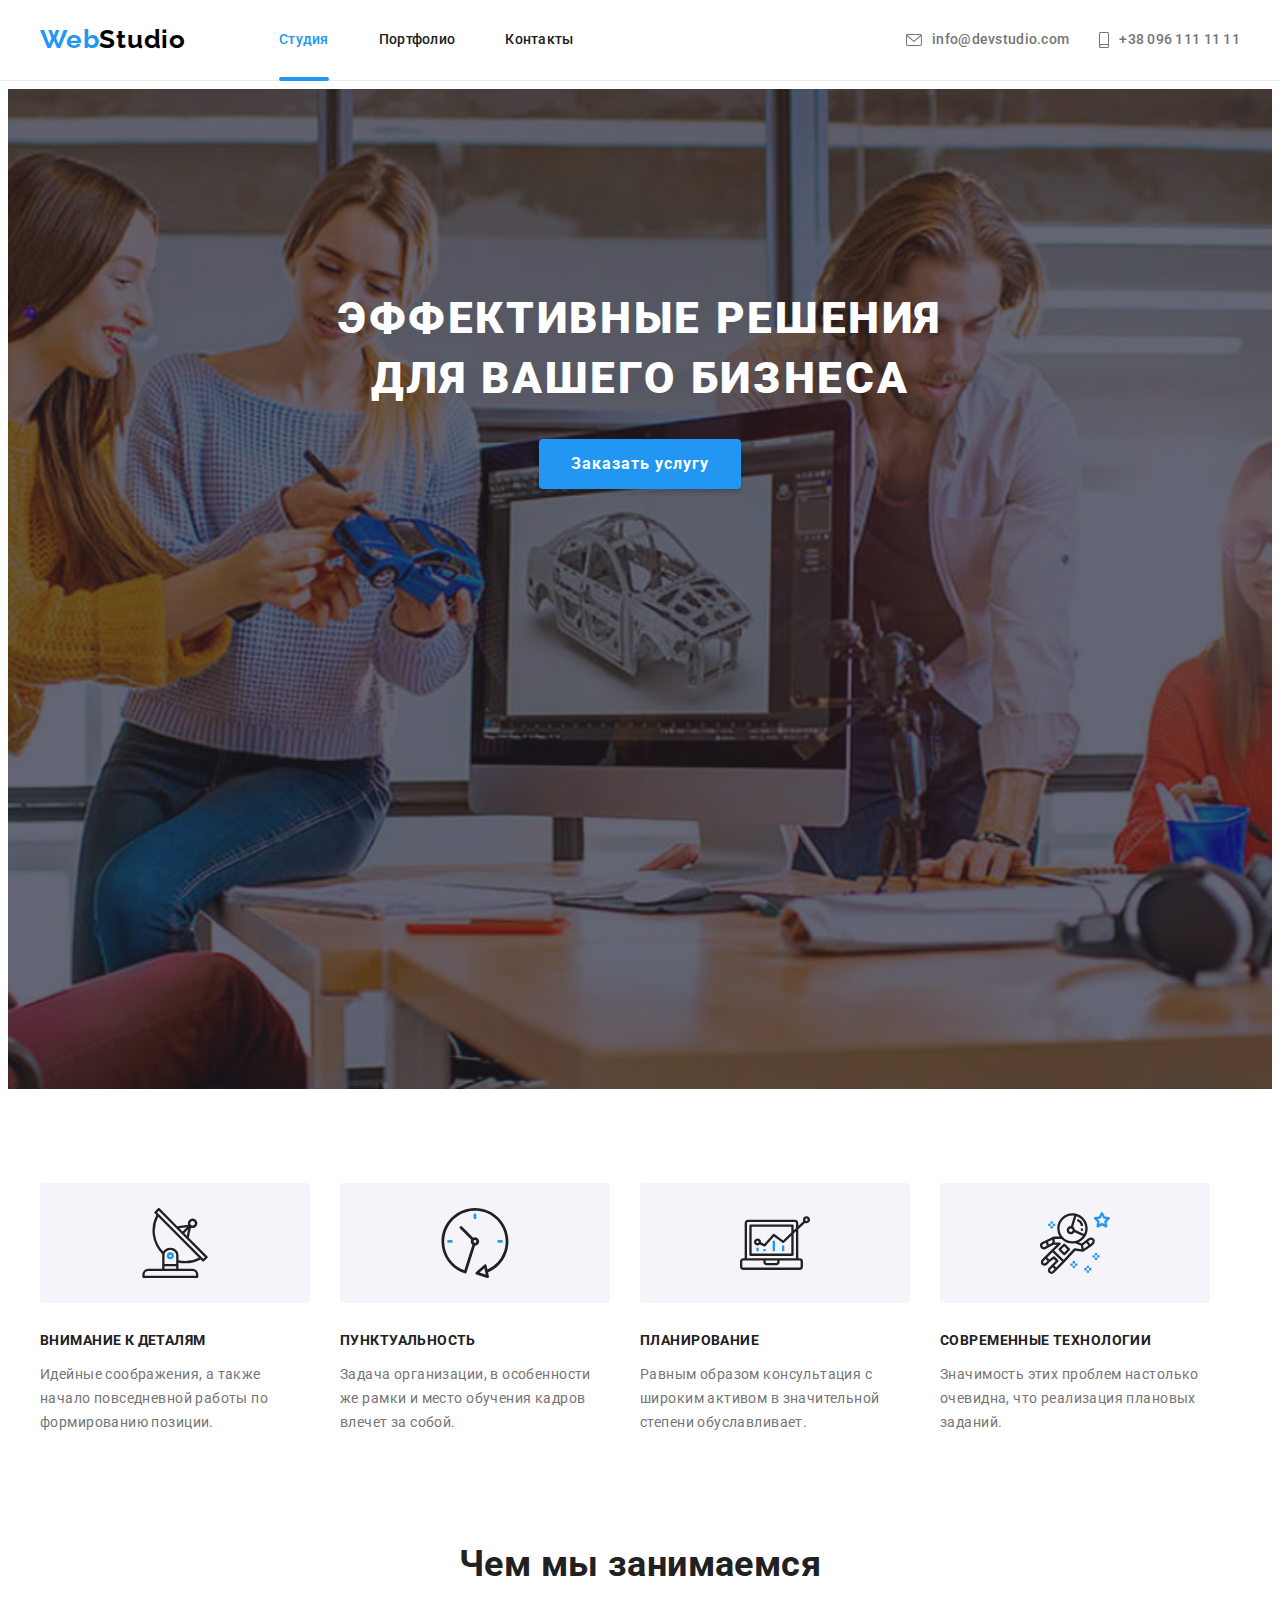
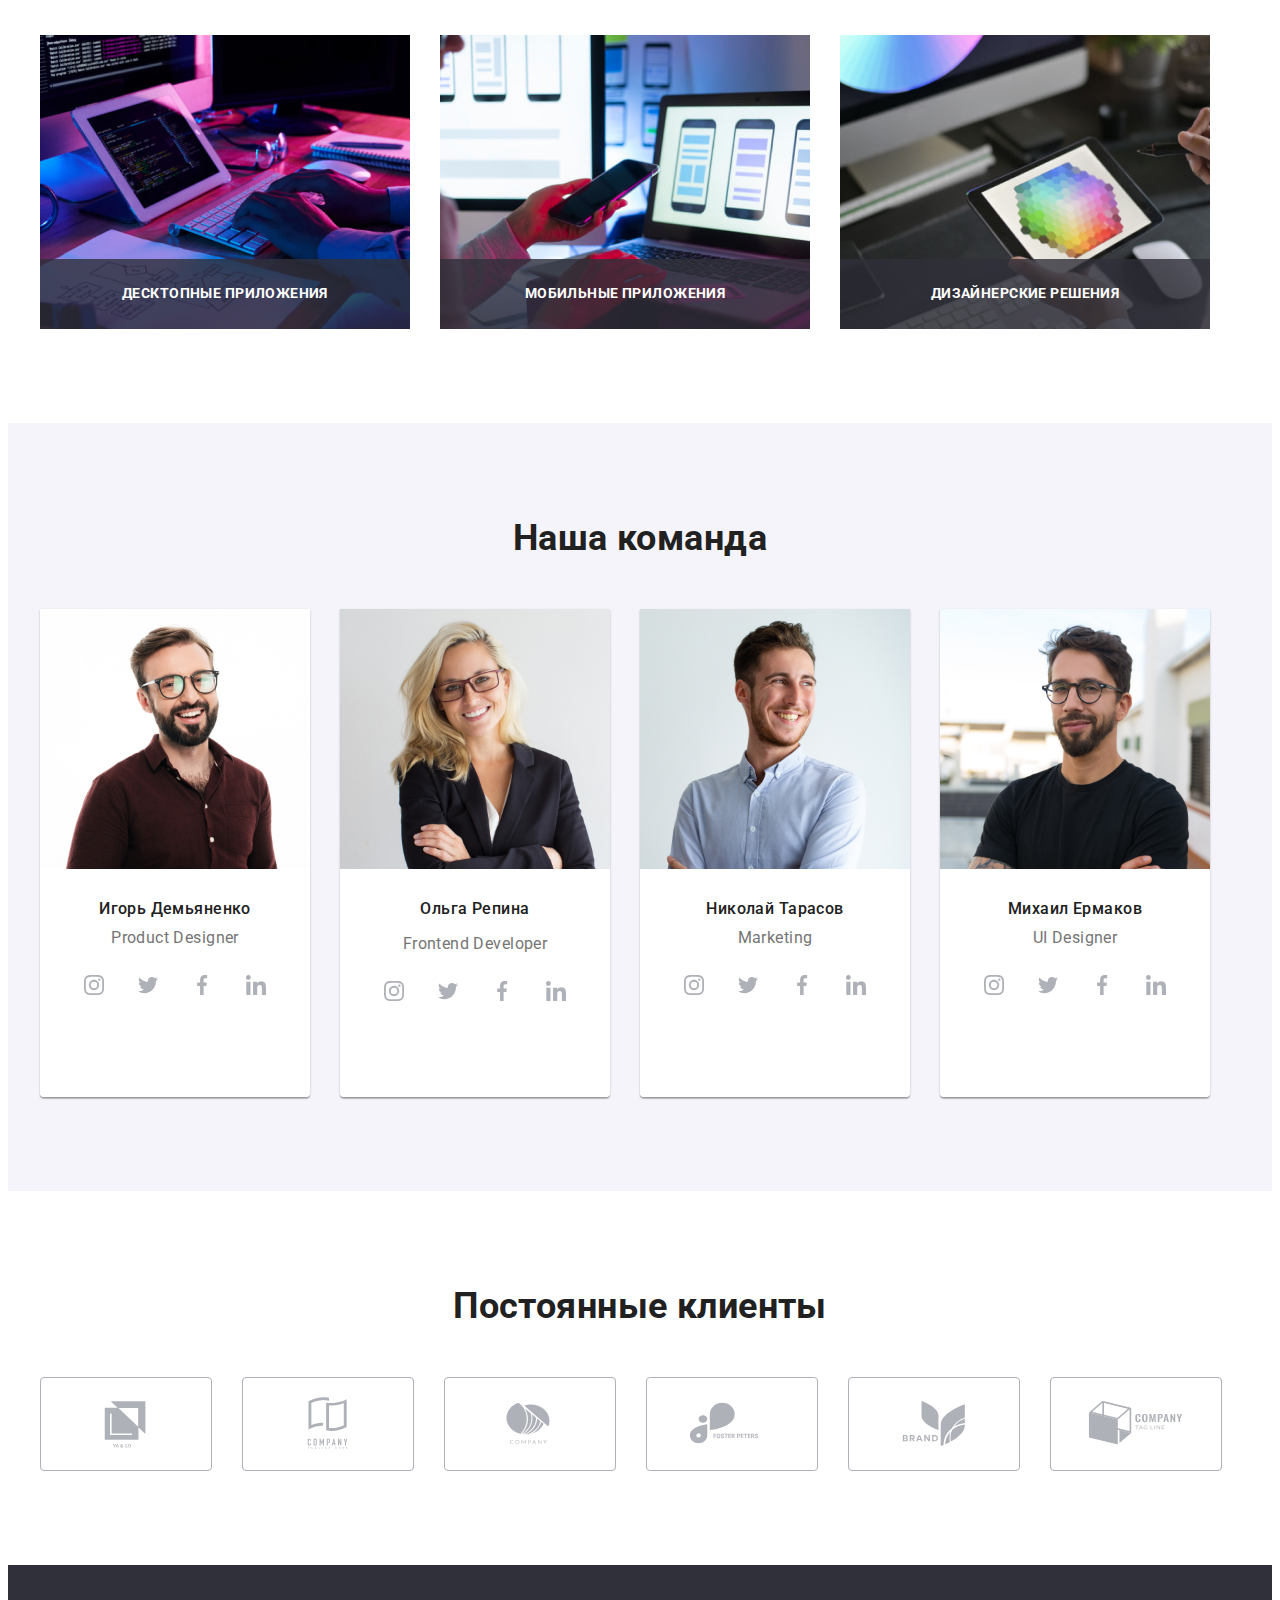
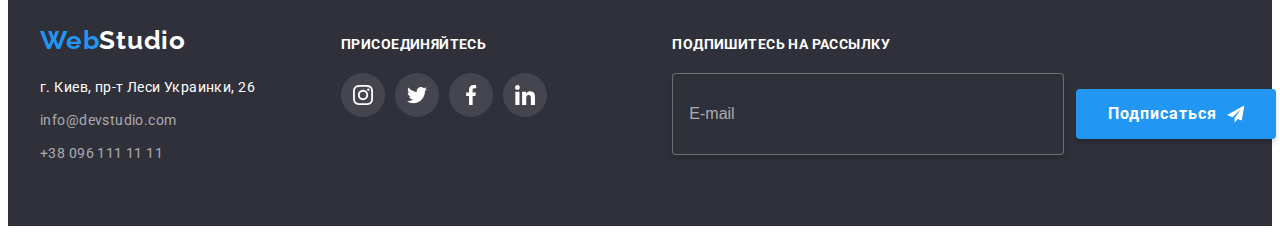
==== commit 744690fe: "Додала розмітку в scss файли" ====
--- a/index.html
+++ b/index.html
@@ -16,8 +16,7 @@
       integrity="sha512-wpPYUAdjBVSE4KJnH1VR1HeZfpl1ub8YT/NKx4PuQ5NmX2tKuGu6U/JRp5y+Y8XG2tV+wKQpNHVUX03MfMFn9Q=="
       crossorigin="anonymous"
       referrerpolicy="no-referrer"/>
-
-    <link rel="stylesheet" href="./css/styles.css" />
+    <link rel="stylesheet" href="./css/main.min.css" />
   </head>
   <body>
     <!--Шапка страницы-->
@@ -221,7 +220,7 @@
               <img src="./images/team/img1.jpg" alt="Игорь Демьяненко" width="270"/>
               <div class="team-members">
                 <h3 class="team-members__title title">Игорь Демьяненко</h3>
-                <p class="team-members__text">Product Designer</p>
+                <p class="team-members__text text">Product Designer</p>
                 <ul class="team-members__list list">
                   <li class="team-members__item">
                     <a class="team-members__link link" href="" target="_blank" aria-label="Instagram-иконка">
@@ -303,7 +302,7 @@
               <img src="./images/team/img3.jpg" alt="Николай Тарасов" width="270"/>
               <div class="team-members">
                 <h3 class="team-members__title title">Николай Тарасов</h3>
-                <p class="team-members__text">Marketing</p>
+                <p class="team-members__text text">Marketing</p>
                 <ul class="team-members__list list">
                   <li class="team-members__item">
                     <a class="team-members__link link" href="" target="_blank" aria-label="Instagram-иконка">
@@ -344,7 +343,7 @@
               <img src="./images/team/img4.jpg" alt="Михаил Ермаков" width="270"/>
               <div class="team-members">
                 <h3 class="team-members__title title">Михаил Ермаков</h3>
-                <p class="team-members__text">UI Designer</p>
+                <p class="team-members__text text">UI Designer</p>
                 <ul class="team-members__list list">
                   <li class="team-members__item">
                     <a class="team-members__link link" href="" target="_blank" aria-label="Instagram-иконка">
--- a/css/main.min.css
+++ b/css/main.min.css
@@ -0,0 +1,2 @@
+:root{--font-family-logo: Raleway, sans-serif;--font-family-text: Roboto, sans-serif;--primary-text-color: #212121;--title-text-color: #757575;--accent-color: #2196F3;--accent-white-color: #FFFFFF;--footer-contacts-color: rgba(255, 255, 255, 0.6);--logo-text: #000000;--primary-bgr-color: #2F303A;--secondary-bgr-color: #F5F4FA;--other-bgr-color: #E5E5E5;--bgr-color-projects: #EEEEEE;--color-button-hover: #188CE8;--line-color: #ECECEC;--card-set-gap: 30px;--border-icon: #AFB1B8;--border-modal: 1px solid rgba(33, 33, 33, 0.2);--fill-icon: #AFB1B8;--fill-hover-color: #FFFFFF;--fill-bgr-hover: #2196F3;--transition-duration: 250ms;--transition-timing-function: cubic-bezier(0.4, 0, 0.2, 1)}.visually-hidden{position:absolute;white-space:nowrap;width:1px;height:1px;overflow:hidden;border:0;padding:0;clip:rect(0 0 0 0);-webkit-clip-path:inset(50%);clip-path:inset(50%);margin:-1px}body{color:var(--title-text-color);background-color:var(--accent-white-color);font-family:var(--font-family-text);font-weight:400;font-size:14px;line-height:1.14;letter-spacing:.03em}img{display:block;max-width:100%;height:auto}.container{width:1200px;margin:0 auto;padding:0px 15px}.list,.title,.text{list-style:none;margin:0;padding:0}.section{padding-top:94px;padding-bottom:94px}.link,.list{text-decoration:none}.flex{display:-webkit-box;display:-ms-flexbox;display:flex}.navigation__logo{color:var(--accent-color);font-family:var(--font-family-logo);font-weight:700;font-size:26px;line-height:1.19;letter-spacing:.03em;text-decoration:none}.navigation__logo--top{padding-top:24px;padding-bottom:25px;margin-right:93px}.navigation__logo--header{color:var(--logo-text)}.navigation__logo--footer{color:var(--accent-white-color)}.header{position:fixed;width:100vw;top:0;left:0;z-index:5;background-color:var(--accent-white-color);border-bottom:1px solid var(--line-color)}.header__container{display:-webkit-box;display:-ms-flexbox;display:flex}.navigation{display:-webkit-box;display:-ms-flexbox;display:flex;-webkit-box-align:center;-ms-flex-align:center;align-items:center}.navigation__list{display:-webkit-box;display:-ms-flexbox;display:flex}.navigation__item:not(:last-child){margin-right:50px}.navigation__link{position:relative;display:block;padding:32px 0;color:var(--primary-text-color);font-weight:500;letter-spacing:0.02em;cursor:pointer;-webkit-transition:color var(--transition-duration) var(--transition-timing-function);transition:color var(--transition-duration) var(--transition-timing-function)}.navigation__link:hover,.navigation__link:focus{color:var(--accent-color)}.navigation__link.current{color:var(--accent-color)}.navigation__link--header-current::after{position:absolute;bottom:-1px;left:0;content:'';display:block;width:100%;height:4px;background-color:var(--accent-color);border-radius:2px}.auth-nav{display:-webkit-box;display:-ms-flexbox;display:flex;margin-left:auto}.auth-nav__item:not(:last-child){margin-right:30px}.auth-nav__link{display:-webkit-box;display:-ms-flexbox;display:flex;padding:32px 0;-webkit-box-align:center;-ms-flex-align:center;align-items:center;color:var(--title-text-color);text-decoration:none;font-weight:500;letter-spacing:0.02em;-webkit-transition:color var(--transition-duration) var(--transition-timing-function);transition:color var(--transition-duration) var(--transition-timing-function)}.auth-nav__link:hover,.auth-nav__link:focus{color:var(--accent-color)}.auth-nav__icon{fill:currentColor;margin-right:10px;-webkit-box-align:center;-ms-flex-align:center;align-items:center}.hero{max-width:1600px;height:600px;margin-left:auto;margin-right:auto;background-image:-webkit-gradient(linear, left top, left bottom, from(rgba(47,48,58,0.4)), to(rgba(47,48,58,0.4))),url(../images/hero/hero.jpg);background-image:linear-gradient(rgba(47,48,58,0.4), rgba(47,48,58,0.4)),url(../images/hero/hero.jpg);background-repeat:no-repeat;background-position:center;background-size:cover;background-color:var(--primary-bgr-color);text-align:center;padding:200px 0}.hero__title{color:var(--accent-white-color);margin:0 auto 30px;width:696px;font-weight:900;font-size:44px;line-height:1.36;letter-spacing:.06em;text-transform:uppercase}.hero__button{min-width:200px;display:inline-block;border-radius:4px;padding:10px 32px;border:none;-webkit-box-shadow:0px 4px 4px rgba(0,0,0,0.15);box-shadow:0px 4px 4px rgba(0,0,0,0.15);color:var(--accent-white-color);background-color:var(--accent-color);cursor:pointer;font-family:var(--font-family-text);font-weight:700;font-size:16px;line-height:1.88;-webkit-box-align:center;-ms-flex-align:center;align-items:center;letter-spacing:0.06em;-webkit-transition:background-color var(--transition-duration) var(--transition-timing-function);transition:background-color var(--transition-duration) var(--transition-timing-function)}.hero__button:hover,.hero__button:focus{background-color:var(--color-button-hover)}.backdrop{position:fixed;top:0;left:0;width:100%;height:100%;z-index:7;background-color:rgba(0,0,0,0.2);opacity:1;-webkit-transition:opacity var(--transition-duration) var(--transition-timing-function),visibility var(--transition-duration) var(--transition-timing-function);transition:opacity var(--transition-duration) var(--transition-timing-function),visibility var(--transition-duration) var(--transition-timing-function)}.backdrop.is-hidden{opacity:0;pointer-events:none;visibility:hidden}.modal{position:absolute;top:50%;left:50%;width:528px;height:581px;background-color:var(--accent-white-color);border-radius:4px;opacity:1;-webkit-transform:translate(-50%, -50%) scale(1);transform:translate(-50%, -50%) scale(1);-webkit-transition:opacity var(--transition-duration) var(--transition-timing-function),-webkit-transform var(--transition-duration) var(--transition-timing-function);transition:opacity var(--transition-duration) var(--transition-timing-function),-webkit-transform var(--transition-duration) var(--transition-timing-function);transition:transform var(--transition-duration) var(--transition-timing-function),opacity var(--transition-duration) var(--transition-timing-function);transition:transform var(--transition-duration) var(--transition-timing-function),opacity var(--transition-duration) var(--transition-timing-function),-webkit-transform var(--transition-duration) var(--transition-timing-function)}.backdrop.is-hidden .modal{-webkit-transform:translate(-50%, -50%) scale(0.5);transform:translate(-50%, -50%) scale(0.5);opacity:0}.modal__button{position:absolute;top:8px;right:8px;display:-webkit-box;display:-ms-flexbox;display:flex;-webkit-box-align:center;-ms-flex-align:center;align-items:center;-webkit-box-pack:center;-ms-flex-pack:center;justify-content:center;padding:0;width:30px;height:30px;border:1px solid rgba(0,0,0,0.1);border-radius:50%;background-color:var(--accent-white-color);cursor:pointer;-webkit-transition:color var(--transition-duration) var(--transition-timing-function);transition:color var(--transition-duration) var(--transition-timing-function)}.modal__button:hover,.modal__button:focus{color:var(--accent-color)}.modal__close-icon{fill:currentColor}.modal-form{padding:40px}.modal-form__title{display:-webkit-box;display:-ms-flexbox;display:flex;-webkit-box-pack:center;-ms-flex-pack:center;justify-content:center;font-weight:700;font-size:20px;line-height:1.15;color:var(--primary-text-color);margin-bottom:12px}.form{display:-webkit-box;display:-ms-flexbox;display:flex;-webkit-box-orient:vertical;-webkit-box-direction:normal;-ms-flex-direction:column;flex-direction:column}.form__field{display:block;-webkit-box-orient:vertical;-webkit-box-direction:normal;-ms-flex-direction:column;flex-direction:column;margin-bottom:10px;-webkit-transition:border-color var(--transition-duration) var(--transition-timing-function);transition:border-color var(--transition-duration) var(--transition-timing-function)}.form__label{display:block;text-align:left;font-weight:400;font-size:12px;line-height:1.17;letter-spacing:.01em;margin-bottom:5px}.form__container{position:relative;display:block}.form__input{display:block;width:100%;height:40px;padding:12px 12px 12px 42px;color:var(--primary-text-color);border:var(--border-modal);border-radius:4px;cursor:pointer;outline:transparent;-webkit-transition:border-color var(--transition-duration) var(--transition-timing-function);transition:border-color var(--transition-duration) var(--transition-timing-function)}.form__field:hover .form__input,.form__field:focus-within .form__input{border-color:var(--accent-color)}.form__icon{position:absolute;top:50%;left:15px;cursor:pointer;-webkit-transform:translateY(-50%);transform:translateY(-50%);color:var(--primary-text-color);fill:currentColor;-webkit-transition:fill var(--transition-duration) var(--transition-timing-function);transition:fill var(--transition-duration) var(--transition-timing-function)}.form__field:hover .form__icon,.form__field:focus-within .form__icon{fill:var(--accent-color)}.form__comment{width:100%;height:120px;padding:12px 16px;resize:none;border:var(--border-modal);border-radius:4px;cursor:pointer;outline:transparent;-webkit-transition:border var(--transition-duration) var(--transition-timing-function);transition:border var(--transition-duration) var(--transition-timing-function)}.form__comment:hover,.form__comment:focus-within{border-color:var(--accent-color)}.form__comment::-webkit-input-placeholder{color:rgba(117,117,117,0.5)}.form__comment:-ms-input-placeholder{color:rgba(117,117,117,0.5)}.form__comment::-ms-input-placeholder{color:rgba(117,117,117,0.5)}.form__comment::placeholder{color:rgba(117,117,117,0.5)}.checkbox{position:relative;display:-webkit-box;display:-ms-flexbox;display:flex;-webkit-box-align:center;-ms-flex-align:center;align-items:center;-webkit-box-pack:center;-ms-flex-pack:center;justify-content:center;cursor:pointer;margin-bottom:30px}.checkbox__input{position:absolute}.checkbox__icon{display:inline-block;fill:var(--fill-hover-color);margin-right:8px;border:2px solid var(--primary-bgr-color);border-radius:4px;-webkit-transition:fill var(--transition-duration) var(--transition-timing-function),border-color var(--transition-duration) var(--transition-timing-function);transition:fill var(--transition-duration) var(--transition-timing-function),border-color var(--transition-duration) var(--transition-timing-function)}.checkbox__input:checked+.checkbox__icon{border-color:var(--fill-bgr-hover);background-color:var(--fill-bgr-hover);fill:var(--fill-hover-color);background-size:contain;background-origin:border-box}.checkbox__input:hover ~ .checkbox__icon,.checkbox__input:focus ~ .checkbox__icon{border-color:var(--fill-bgr-hover)}.checkbox__label{display:-webkit-box;display:-ms-flexbox;display:flex;-webkit-box-align:center;-ms-flex-align:center;align-items:center;-webkit-box-pack:center;-ms-flex-pack:center;justify-content:center;line-height:1.71;color:var(--title-text-color);-webkit-user-select:none;-moz-user-select:none;-ms-user-select:none;user-select:none}.checkbox__link{color:var(--accent-color);text-decoration:underline}.form__button{display:inline-block;width:200px;height:50px;-webkit-box-align:center;-ms-flex-align:center;align-items:center;-webkit-box-pack:center;-ms-flex-pack:center;justify-content:center;text-align:center;border:none;border-radius:4px;-webkit-box-shadow:0px 4px 4px rgba(0,0,0,0.15);box-shadow:0px 4px 4px rgba(0,0,0,0.15);padding:10px 32px;margin:auto;cursor:pointer;color:var(--accent-white-color);background-color:var(--accent-color);font-family:var(--font-family-text);font-weight:700;font-size:16px;line-height:1.88;letter-spacing:0.06em;-webkit-transition:background-color var(--transition-duration) var(--transition-timing-function);transition:background-color var(--transition-duration) var(--transition-timing-function)}.form__button:hover,.form__button:focus{background-color:var(--color-button-hover)}.feature__caption{color:var(--primary-text-color)}.feature__list .feature__item:not(:last-child){margin-right:30px}.feature__list .feature__text{color:var(--title-text-color);line-height:1.71;width:270px}.feature__title{margin-bottom:10px;color:var(--primary-text-color);font-weight:700;font-size:14px;text-transform:uppercase}.feature__icon{display:-webkit-box;display:-ms-flexbox;display:flex;padding:25px 100px;border-radius:4px;margin-bottom:30px;background-color:var(--secondary-bgr-color);-webkit-box-align:center;-ms-flex-align:center;align-items:center;-webkit-box-pack:center;-ms-flex-pack:center;justify-content:center}.work{padding-top:0}.work__list{list-style:none}.work__item{position:relative}.work__item:not(:last-child){margin-right:30px}.work__title,.team__caption{margin-bottom:50px;color:var(--primary-text-color);font-weight:700;font-size:36px;line-height:1.17;text-align:center}.work__text{position:absolute;display:-webkit-box;display:-ms-flexbox;display:flex;font-weight:700;width:100%;height:70px;margin:0;bottom:0;left:0;-webkit-box-align:center;-ms-flex-align:center;align-items:center;-webkit-box-pack:center;-ms-flex-pack:center;justify-content:center;text-transform:uppercase;color:var(--accent-white-color);background-color:rgba(47,48,58,0.8)}.team{background-color:var(--secondary-bgr-color)}.team__caption{margin-bottom:50px}.team__list{list-style:none}.team__item{-webkit-box-shadow:0px 1px 3px rgba(0,0,0,0.12),0px 1px 1px rgba(0,0,0,0.14),0px 2px 1px rgba(0,0,0,0.2);box-shadow:0px 1px 3px rgba(0,0,0,0.12),0px 1px 1px rgba(0,0,0,0.14),0px 2px 1px rgba(0,0,0,0.2);border-radius:0px 0px 4px 4px}.team__item:not(:last-child){margin-right:30px}.team-members{padding:30px 0;text-align:center;height:168px;border-radius:0px 0px 4px 4px;background-color:var(--accent-white-color)}.team-members__title{margin-bottom:10px;color:var(--primary-text-color);font-weight:500;font-size:16px;line-height:1.19}.team-members__text{color:var(--title-text-color);font-size:16px;line-height:1.19;margin-bottom:16px}.team-members__list{display:-webkit-box;display:-ms-flexbox;display:flex;-webkit-box-pack:center;-ms-flex-pack:center;justify-content:center;-webkit-box-align:center;-ms-flex-align:center;align-items:center}.team-members__item:not(:last-child){margin-right:10px}.team-members__link{display:-webkit-box;display:-ms-flexbox;display:flex;-webkit-box-align:center;-ms-flex-align:center;align-items:center;-webkit-box-pack:center;-ms-flex-pack:center;justify-content:center;color:var(--fill-icon);width:44px;height:44px;border-radius:50%;-webkit-transition:color var(--transition-duration) var(--transition-timing-function),background-color var(--transition-duration) var(--transition-timing-function);transition:color var(--transition-duration) var(--transition-timing-function),background-color var(--transition-duration) var(--transition-timing-function)}.team-members__link:hover,.team-members__link:focus{background-color:var(--fill-bgr-hover);color:var(--fill-hover-color)}.team-members__icon{fill:currentColor;-webkit-transition:fill var(--transition-duration) var(--transition-timing-function);transition:fill var(--transition-duration) var(--transition-timing-function)}.client__title{text-align:center;color:var(--primary-text-color);font-weight:700;font-size:36px;line-height:1.17;margin-bottom:50px}.client__list{list-style:none;padding:0;margin:0}.client__item:not(:last-child){margin-right:30px}.client__link{display:-webkit-box;display:-ms-flexbox;display:flex;color:var(--fill-icon);border:1px solid var(--border-icon);border-radius:4px;width:170px;height:92px;cursor:pointer;-webkit-box-align:center;-ms-flex-align:center;align-items:center;-webkit-box-pack:center;-ms-flex-pack:center;justify-content:center;-webkit-transition:color var(--transition-duration) var(--transition-timing-function),border var(--transition-duration) var(--transition-timing-function);transition:color var(--transition-duration) var(--transition-timing-function),border var(--transition-duration) var(--transition-timing-function)}.client__link:hover,.client__link:focus{color:var(--fill-bgr-hover);border:1px solid var(--fill-bgr-hover)}.client__icon{-webkit-box-align:center;-ms-flex-align:center;align-items:center;-webkit-box-pack:center;-ms-flex-pack:center;justify-content:center;fill:currentColor;-webkit-transition:fill var(--transition-duration) var(--transition-timing-function);transition:fill var(--transition-duration) var(--transition-timing-function)}.footer{padding:60px 0;background-color:var(--primary-bgr-color)}.footer__container{display:-webkit-box;display:-ms-flexbox;display:flex;-webkit-box-align:baseline;-ms-flex-align:baseline;align-items:baseline}.footer__contacts{margin-right:70px}.footer__address{margin-top:20px;width:231px}.address-list{font-style:normal;list-style:none;line-height:1.71}.address-list__item:not(:last-child){margin-bottom:9px}.address-list__link{color:var(--accent-white-color);-webkit-transition:color var(--transition-duration) var(--transition-timing-function);transition:color var(--transition-duration) var(--transition-timing-function)}.address-list__link:hover,.address-list__link:focus{color:var(--accent-color)}.address-list__list{color:var(--footer-contacts-color);text-decoration:none;-webkit-transition:color var(--transition-duration) var(--transition-timing-function);transition:color var(--transition-duration) var(--transition-timing-function)}.address-list__list:hover,.address-list__list:focus{color:var(--accent-color)}.footer__socials{padding:0;margin-right:93px}.footer__socials--title{font-weight:700;color:var(--accent-white-color);text-transform:uppercase;margin-bottom:20px}.socials__item:not(:last-child){margin-right:10px}.socials__link{width:44px;height:44px;border-radius:50%;background-color:rgba(255,255,255,0.1);-webkit-box-align:center;-ms-flex-align:center;align-items:center;-webkit-box-pack:center;-ms-flex-pack:center;justify-content:center;-webkit-transition:background-color var(--transition-duration) var(--transition-timing-function);transition:background-color var(--transition-duration) var(--transition-timing-function)}.socials__link:hover,.socials__link:focus{background-color:var(--fill-bgr-hover)}.socials__icon{fill:var(--fill-hover-color)}.footer__section--title{display:block;font-weight:700;line-height:1.14;color:var(--accent-white-color);text-transform:uppercase;margin-bottom:20px}.footer-form{display:-webkit-box;display:-ms-flexbox;display:flex;-webkit-box-align:center;-ms-flex-align:center;align-items:center}.footer-form__input{width:358px;height:50px;margin-right:12px;padding:15px 16px;font-size:16px;line-height:1.25;color:var(--accent-white-color);background-color:var(--primary-bgr-color);cursor:pointer;outline:transparent;border:1px solid rgba(255,255,255,0.3);-webkit-box-shadow:0px 4px 4px rgba(0,0,0,0.15);box-shadow:0px 4px 4px rgba(0,0,0,0.15);border-radius:4px;-webkit-transition:border var(--transition-duration) var(--transition-timing-function);transition:border var(--transition-duration) var(--transition-timing-function)}.footer-form__input:hover,.footer-form__input:focus{border-color:var(--color-button-hover)}.footer-form__input::-webkit-input-placeholder{color:rgba(255,255,255,0.6)}.footer-form__input:-ms-input-placeholder{color:rgba(255,255,255,0.6)}.footer-form__input::-ms-input-placeholder{color:rgba(255,255,255,0.6)}.footer-form__input::placeholder{color:rgba(255,255,255,0.6)}.footer-form__button{display:-webkit-box;display:-ms-flexbox;display:flex;-webkit-box-align:center;-ms-flex-align:center;align-items:center;-webkit-box-pack:center;-ms-flex-pack:center;justify-content:center;width:200px;height:50px;border-radius:4px;padding:10px 32px;border:none;-webkit-box-shadow:0px 4px 4px rgba(0,0,0,0.15);box-shadow:0px 4px 4px rgba(0,0,0,0.15);color:var(--accent-white-color);background-color:var(--accent-color);cursor:pointer;font-family:var(--font-family-text);font-weight:700;font-size:16px;line-height:1.88;letter-spacing:.06em;align-items:center;-webkit-transition:background-color var(--transition-duration) var(--transition-timing-function);transition:background-color var(--transition-duration) var(--transition-timing-function)}.footer-form__button:hover,.footer-form__button:focus{background-color:var(--color-button-hover)}.footer-form__icon{margin-left:10px;fill:currentColor}.portfolio-section{margin-bottom:50px;-webkit-box-pack:center;-ms-flex-pack:center;justify-content:center}.portfolio-section__item:not(:last-child){margin-right:8px}.portfolio-section__button{color:var(--primary-text-color);border-radius:4px;padding:6px 22px;border:none;cursor:pointer;background-color:var(--secondary-bgr-color);font-weight:500;font-size:16px;line-height:1.62;letter-spacing:.03em;-webkit-transition:color var(--transition-duration) var(--transition-timing-function),background-color var(--transition-duration) var(--transition-timing-function),-webkit-box-shadow var(--transition-duration) var(--transition-timing-function);transition:color var(--transition-duration) var(--transition-timing-function),background-color var(--transition-duration) var(--transition-timing-function),-webkit-box-shadow var(--transition-duration) var(--transition-timing-function);transition:color var(--transition-duration) var(--transition-timing-function),background-color var(--transition-duration) var(--transition-timing-function),box-shadow var(--transition-duration) var(--transition-timing-function);transition:color var(--transition-duration) var(--transition-timing-function),background-color var(--transition-duration) var(--transition-timing-function),box-shadow var(--transition-duration) var(--transition-timing-function),-webkit-box-shadow var(--transition-duration) var(--transition-timing-function)}.portfolio-section__button:hover,.portfolio-section__button:focus{color:var(--accent-white-color);background-color:var(--accent-color);-webkit-box-shadow:0px 3px 1px rgba(0,0,0,0.1),0px 1px 2px rgba(0,0,0,0.08),0px 2px 2px rgba(0,0,0,0.12);box-shadow:0px 3px 1px rgba(0,0,0,0.1),0px 1px 2px rgba(0,0,0,0.08),0px 2px 2px rgba(0,0,0,0.12)}.portfolio-section__button--current{color:var(--accent-white-color);background-color:var(--accent-color)}.projects__title{-ms-flex-wrap:wrap;flex-wrap:wrap}.projects__list{-ms-flex-preferred-size:calc((100% - 60px) /3);flex-basis:calc((100% - 60px) /3);margin-right:30px;margin-bottom:30px;background-color:var(--accent-white-color)}.projects__list:nth-child(3n){margin-right:0}.projects__list:nth-last-child(-n+3){margin-bottom:0}.projects__link{text-decoration:none;display:block;-webkit-transition:-webkit-box-shadow var(--transition-duration) var(--transition-timing-function);transition:-webkit-box-shadow var(--transition-duration) var(--transition-timing-function);transition:box-shadow var(--transition-duration) var(--transition-timing-function);transition:box-shadow var(--transition-duration) var(--transition-timing-function), -webkit-box-shadow var(--transition-duration) var(--transition-timing-function)}.projects__link:hover,.projects__link:focus{-webkit-box-shadow:0px 1px 1px rgba(0,0,0,0.12),0px 4px 4px rgba(0,0,0,0.06),1px 4px 6px rgba(0,0,0,0.16);box-shadow:0px 1px 1px rgba(0,0,0,0.12),0px 4px 4px rgba(0,0,0,0.06),1px 4px 6px rgba(0,0,0,0.16)}.project-card__title{color:var(--primary-text-color);font-weight:700;font-size:18px;line-height:2;letter-spacing:.06em}.project-card__text{color:var(--title-text-color);font-size:16px;line-height:1.88}.card-thumb{position:relative;overflow:hidden}.card-thumb__card-overlay{position:absolute;top:0;left:0;width:100%;height:100%;padding:63px 24px;display:-webkit-box;display:-ms-flexbox;display:flex;-webkit-box-align:center;-ms-flex-align:center;align-items:center;-webkit-box-pack:center;-ms-flex-pack:center;justify-content:center;color:var(--accent-white-color);background-color:rgba(33,150,243,0.9);-webkit-transform:translateY(101%);transform:translateY(101%);-webkit-transition:-webkit-transform var(--transition-duration) var(--transition-timing-function);transition:-webkit-transform var(--transition-duration) var(--transition-timing-function);transition:transform var(--transition-duration) var(--transition-timing-function);transition:transform var(--transition-duration) var(--transition-timing-function), -webkit-transform var(--transition-duration) var(--transition-timing-function)}.projects__link:hover .card-thumb__card-overlay,.projects__link:focus .card-thumb__card-overlay{-webkit-transform:translateY(0);transform:translateY(0)}.card-thumb__text-card{margin:0;font-size:18px;line-height:1.55}.project-card{padding:20px 24px;border-top:transparent;border-right:1px solid var(--bgr-color-projects);border-bottom:1px solid var(--bgr-color-projects);border-left:1px solid var(--bgr-color-projects)}.project-card__title{margin:0;margin-bottom:4px}.project-card__text{margin:0}
+/*# sourceMappingURL=main.min.css.map */